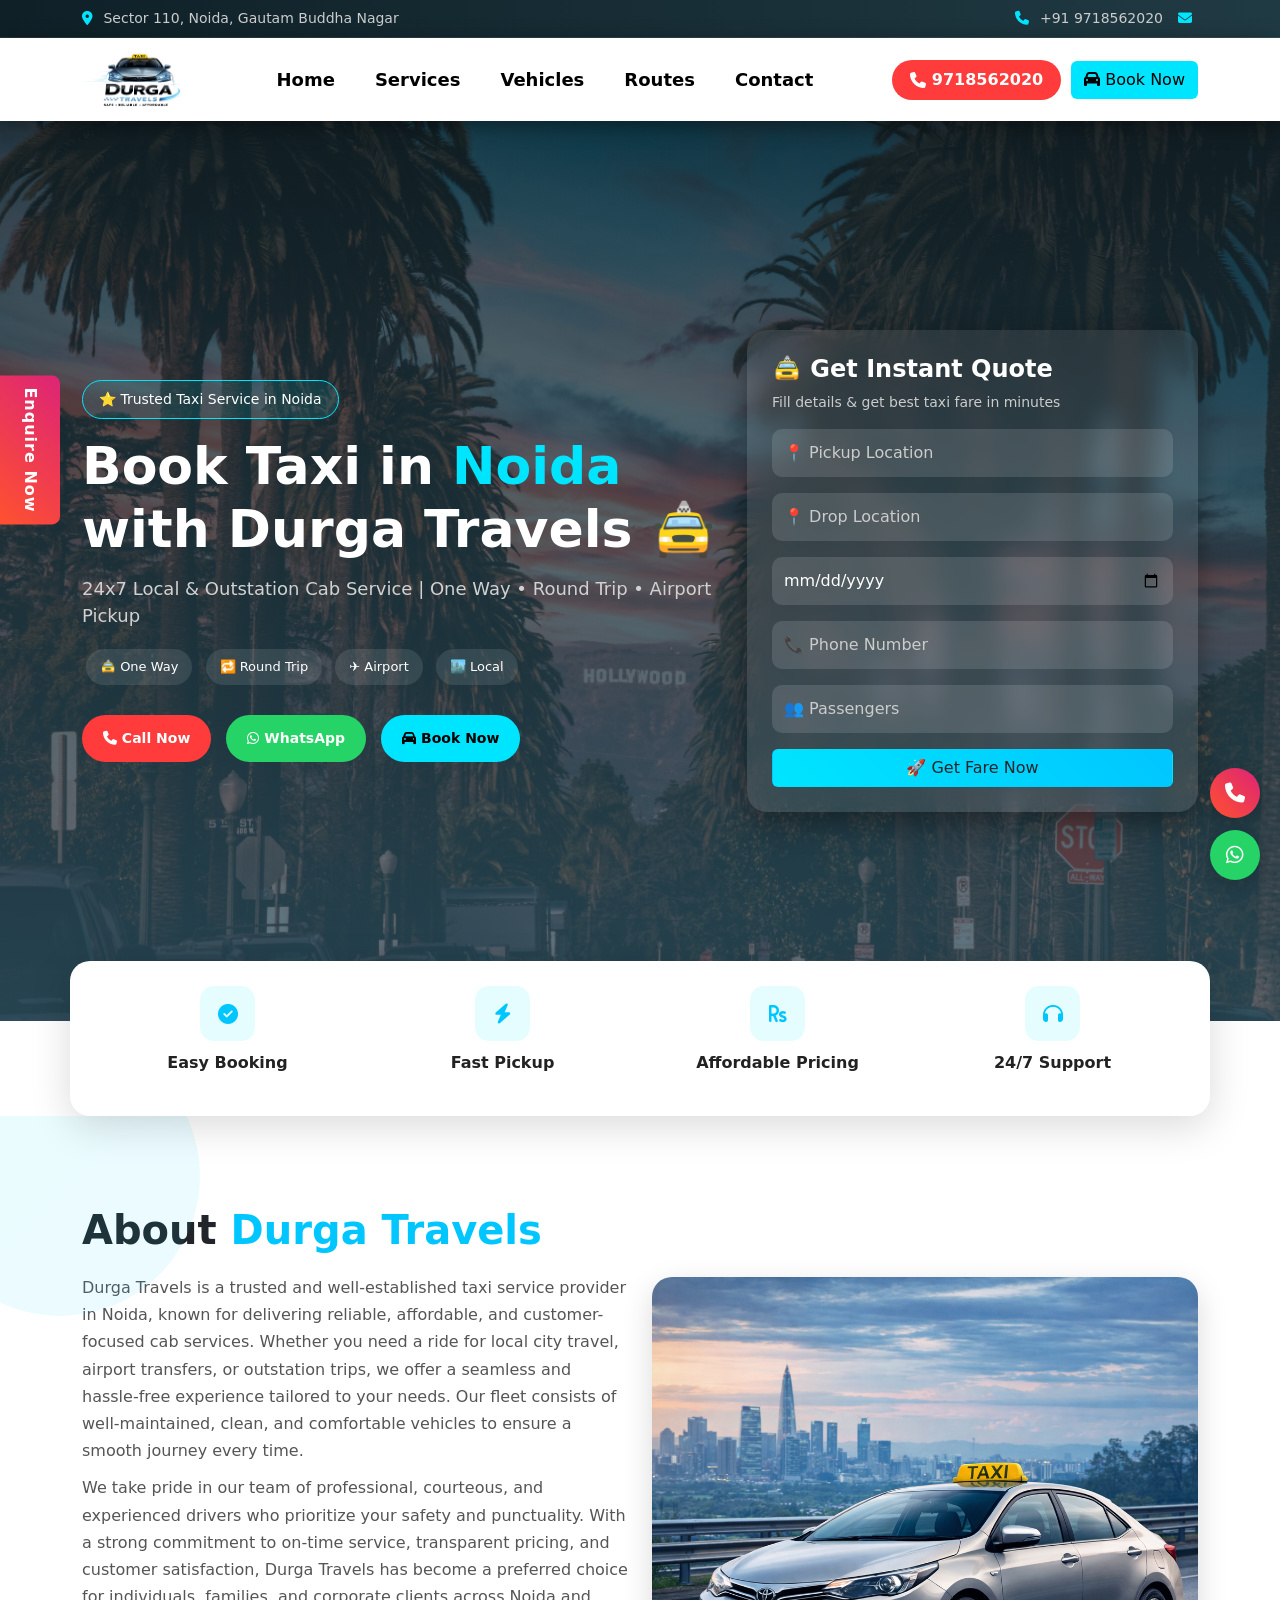
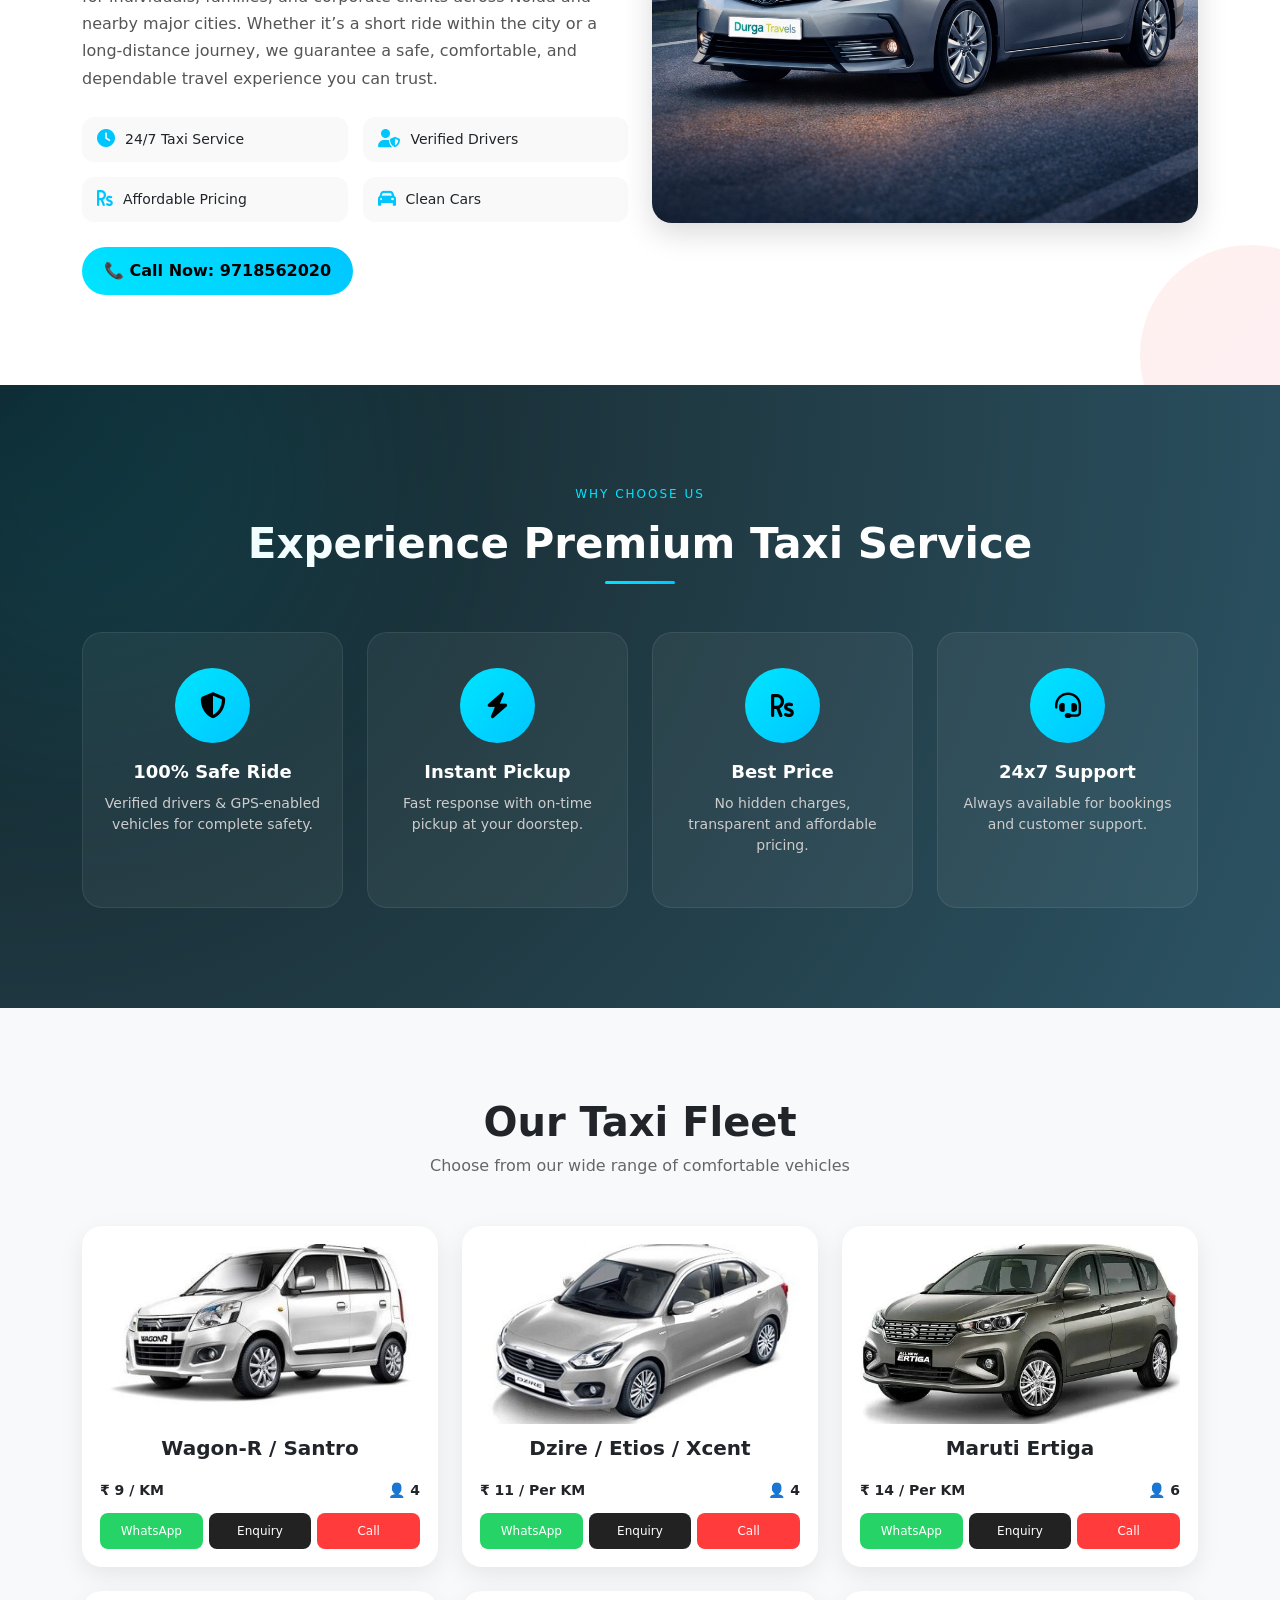
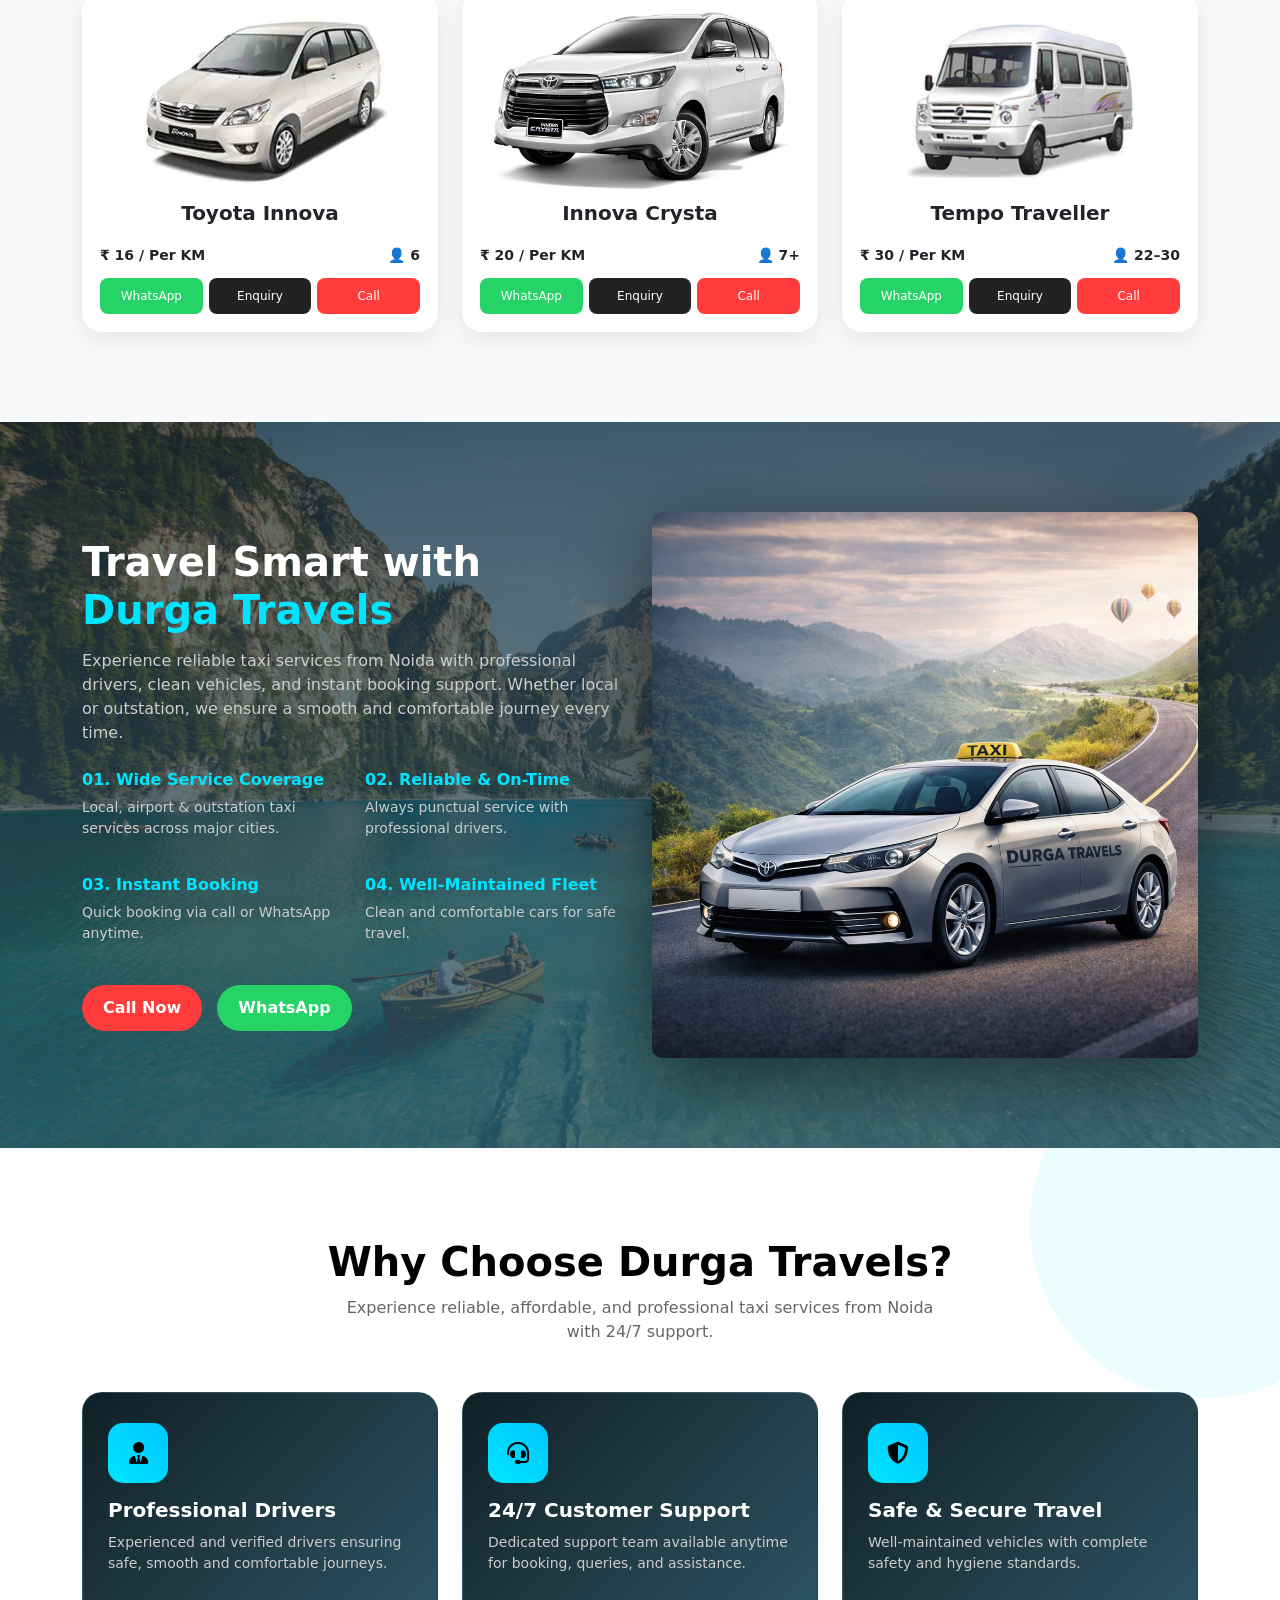
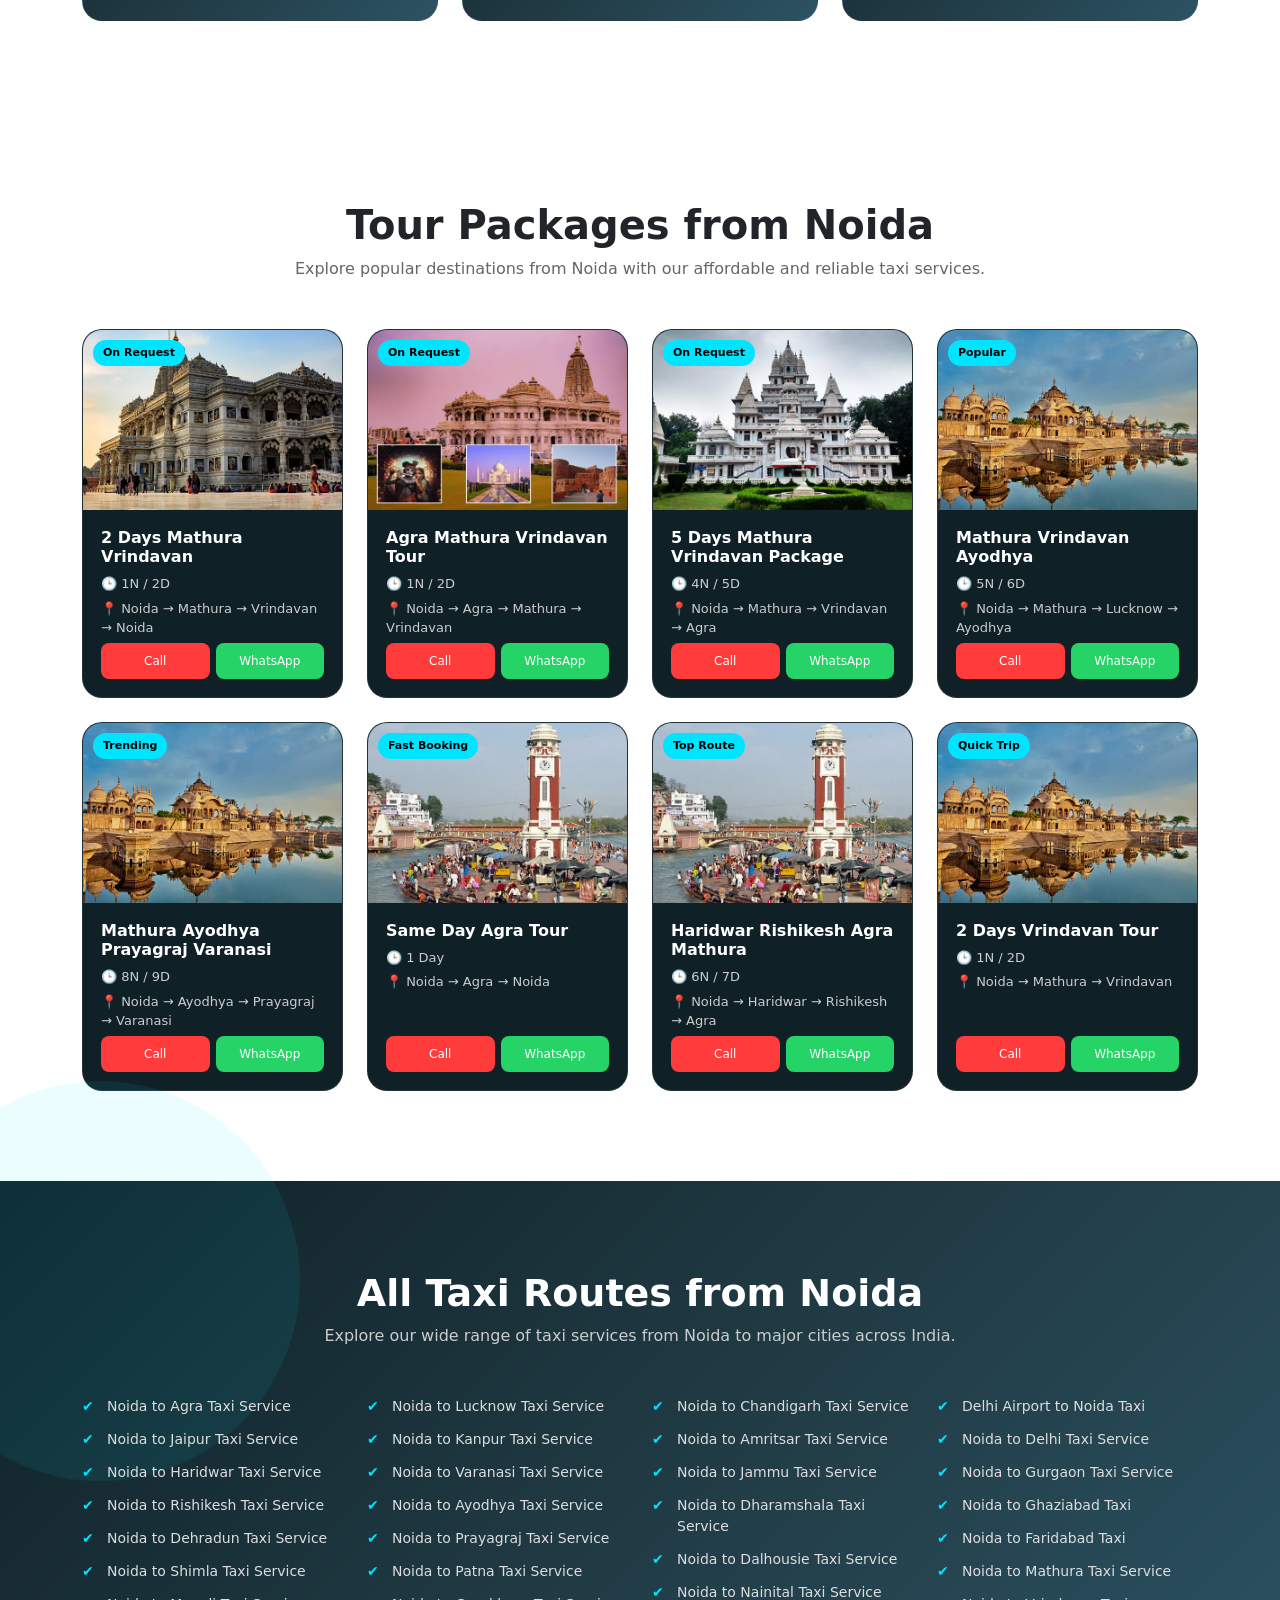
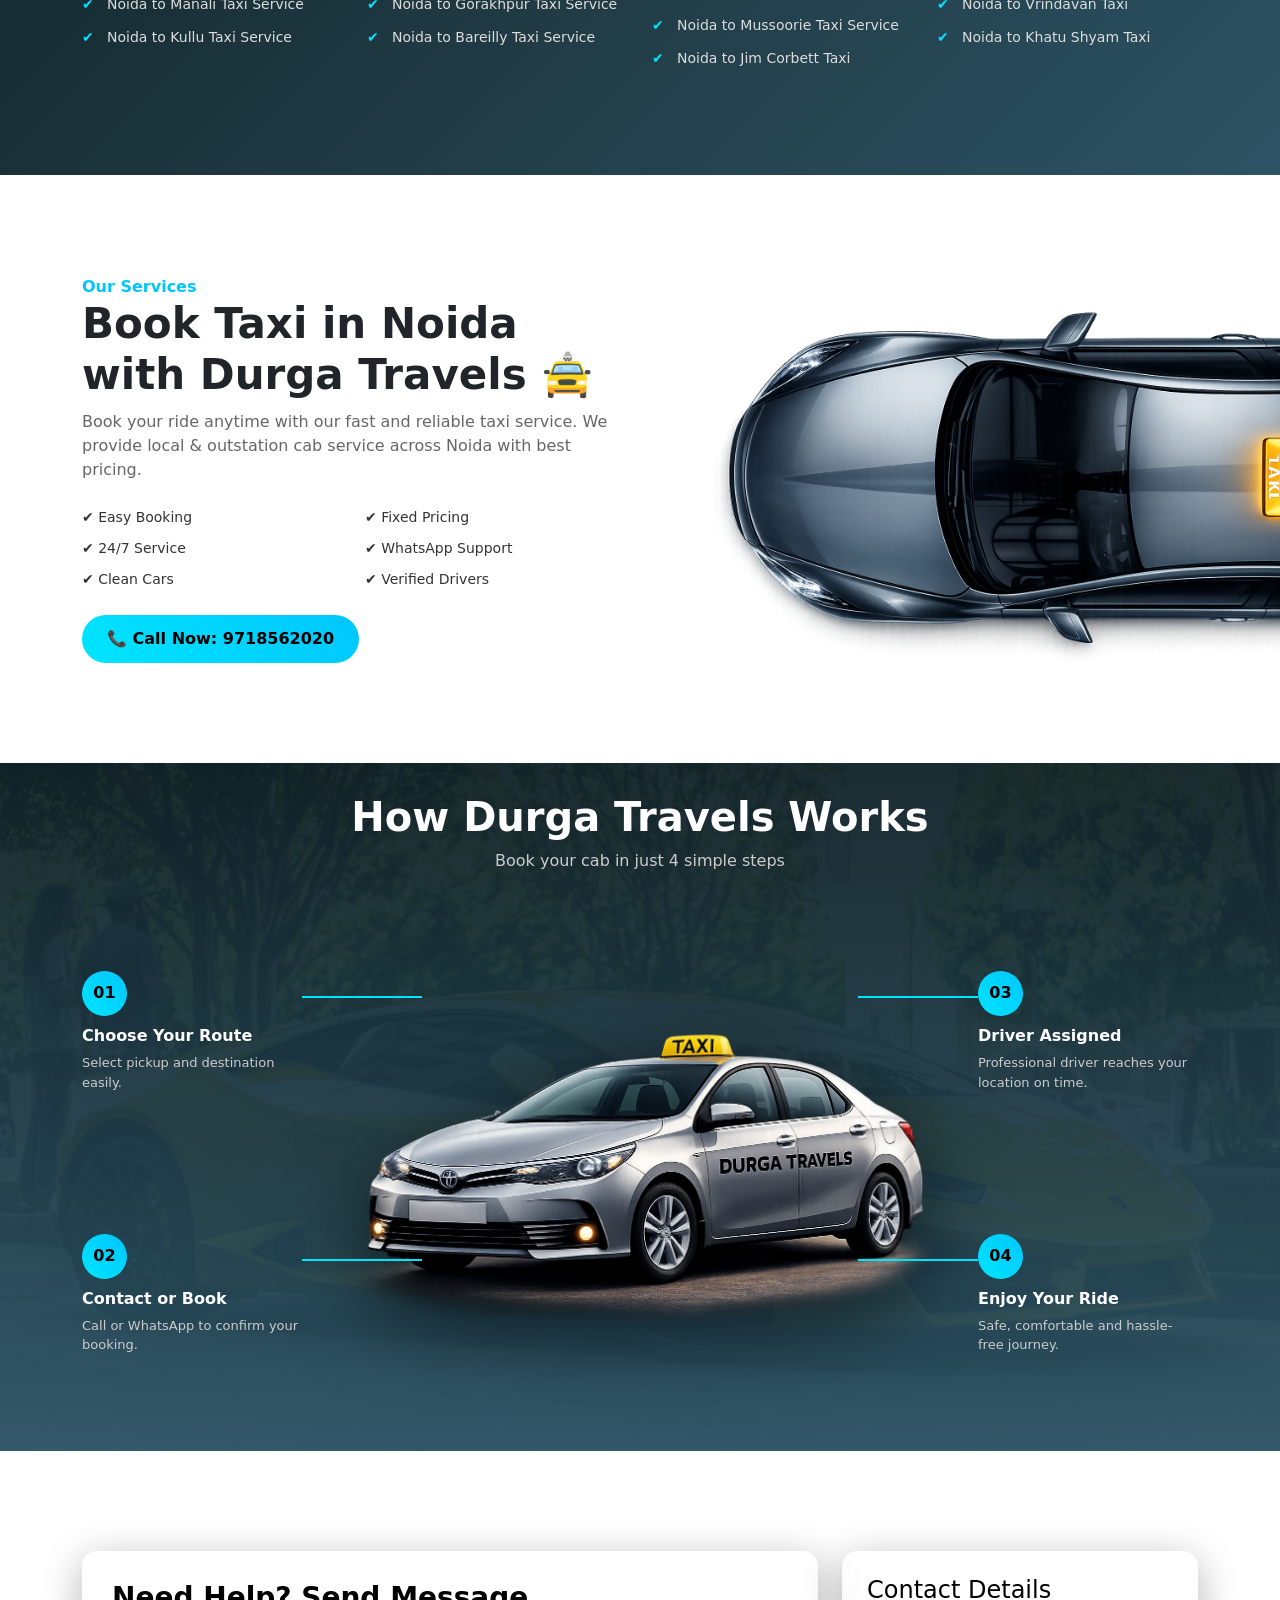
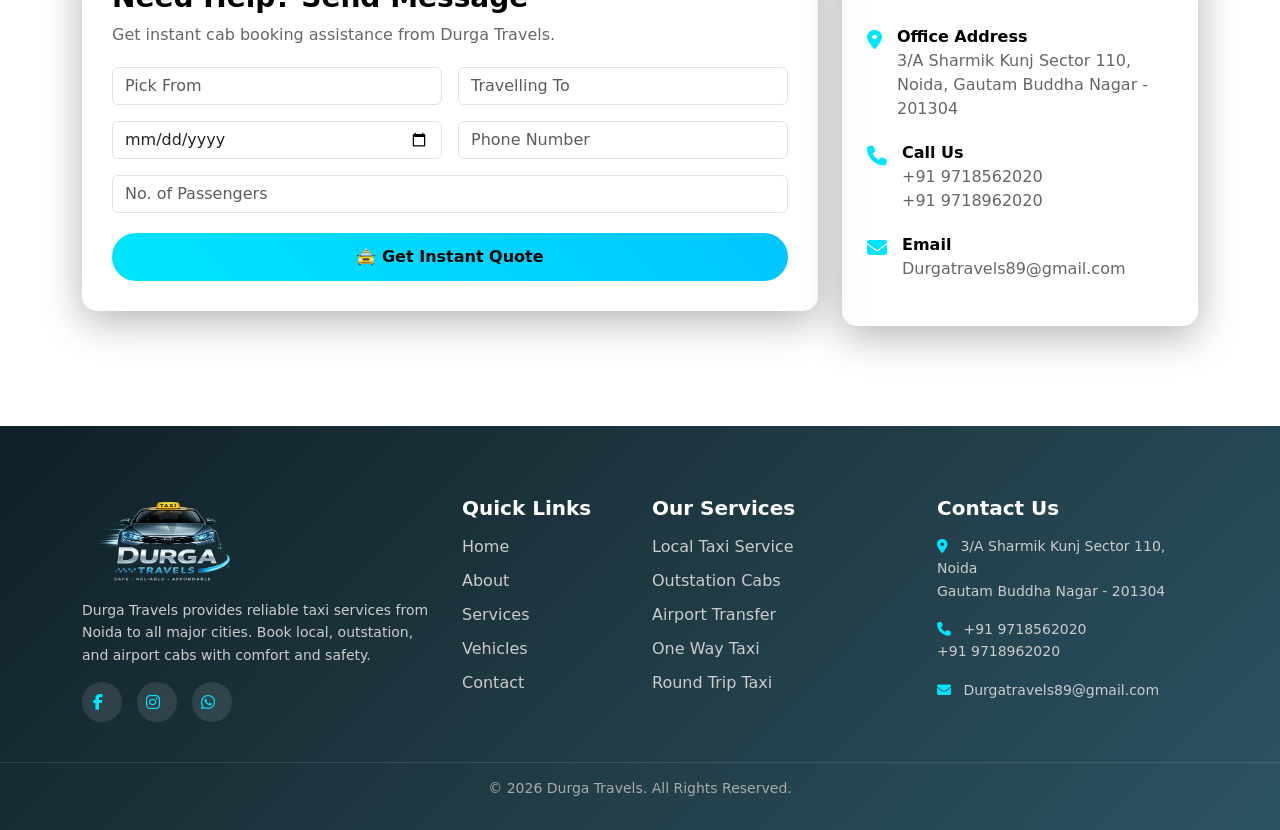
==== index.html @ 0c429149 "Add files via upload" ====
<!DOCTYPE html>
<html lang="en">

<head>
    <meta charset="UTF-8">
    <meta name="viewport" content="width=device-width, initial-scale=1.0">

    <title>Durga Travels</title>

    <link rel="stylesheet" href="./css/style.css">

    <!-- Bootstrap -->
    <link href="https://cdn.jsdelivr.net/npm/bootstrap@5.3.8/dist/css/bootstrap.min.css" rel="stylesheet"
        integrity="sha384-sRIl4kxILFvY47J16cr9ZwB07vP4J8+LH7qKQnuqkuIAvNWLzeN8tE5YBujZqJLB" crossorigin="anonymous">

    <!-- Icons -->
    <link rel="stylesheet" href="https://cdnjs.cloudflare.com/ajax/libs/font-awesome/6.5.0/css/all.min.css">


</head>

<body>

    <!-- ===== TOP BAR ===== -->
    <div class="topbar">
        <div class="container d-flex justify-content-between align-items-center">

            <div class="top-left">
                <i class="fa fa-map-marker-alt"></i>
                Sector 110, Noida, Gautam Buddha Nagar
            </div>

            <div class="top-right d-flex align-items-center">

                <a href="tel:9718562020">
                    <i class="fa fa-phone"></i> +91 9718562020
                </a>

                <a href="mailto:Durgatravels89@gmail.com">
                    <i class="fa fa-envelope"></i>
                </a>

            </div>

        </div>
    </div>


    <!-- ===== NAVBAR ===== -->
    <nav class="navbar navbar-expand-lg custom-navbar sticky-top">
        <div class="container">

            <!-- Logo -->
            <a class="navbar-brand" href="#">
                <img src="./image/logo.png" alt="">
            </a>

            <!-- Toggle Button -->
            <button class="navbar-toggler bg-light" type="button" data-bs-toggle="offcanvas"
                data-bs-target="#mobileMenu">
                <span class="navbar-toggler-icon"></span>
            </button>

            <!-- Desktop Menu -->
            <div class="collapse navbar-collapse justify-content-between">

                <!-- Links -->
                <ul class="navbar-nav mx-auto text-center">
                    <li class="nav-item"><a class="nav-link active" href="#home">Home</a></li>
                    <li class="nav-item"><a class="nav-link" href="#services">Services</a></li>

                    <li class="nav-item"><a class="nav-link" href="#vehicles">Vehicles</a></li>
                    <li class="nav-item"><a class="nav-link" href="#routes">Routes</a></li>
                    <li class="nav-item"><a class="nav-link" href="#contact">Contact</a></li>
                </ul>

                <!-- CTA -->
                <div class="nav-cta d-flex align-items-center">
                    <a href="tel:9718562020" class="call-btn">
                        <i class="fa fa-phone"></i>
                        <span class="blink">9718562020</span>
                    </a>

                    <a href="#" class="btn book-btn" data-bs-toggle="modal" data-bs-target="#bookingModal">
                        <i class="fa fa-car"></i> Book Now
                    </a>
                </div>
            </div>

        </div>
    </nav>

    <!-- ===== MOBILE SIDEBAR ===== -->
    <div class="offcanvas offcanvas-start" tabindex="-1" id="mobileMenu">

        <div class="offcanvas-header border-bottom">
            <h5 class="offcanvas-title fw-bold">Menu</h5>
            <button type="button" class="btn-close" data-bs-dismiss="offcanvas"></button>
        </div>

        <div class="offcanvas-body d-flex flex-column justify-content-between">

            <!-- MENU LINKS -->
            <ul class="navbar-nav sidebar-menu">
                <li><a class="nav-link active" href="#home">Home</a></li>
                <li><a class="nav-link" href="#services">Services</a></li>

                <li><a class="nav-link" href="#vehicles">Vehicles</a></li>
                <li><a class="nav-link" href="#routes">Routes</a></li>
                <li><a class="nav-link" href="#contact">Contact</a></li>
            </ul>

            <!-- CTA BUTTON -->
            <div class="sidebar-cta">
                <a href="tel:9718562020" class="call-btn w-100 justify-content-center">
                    Call Now
                </a>
            </div>

        </div>

    </div>

    <!-- ===== HERO SECTION ===== -->
    <section class="hero-section" id="home">
        <div class="container">
            <div class="row align-items-center">

                <!-- LEFT CONTENT -->
                <div class="col-lg-7 text-white hero-text">

                    <div class="badge-box mb-3">
                        ⭐ Trusted Taxi Service in Noida
                    </div>

                    <h1 class="hero-title">
                        Book Taxi in <span>Noida</span> <br>
                        with Durga Travels 🚖
                    </h1>

                    <p class="hero-sub">
                        24x7 Local & Outstation Cab Service | One Way • Round Trip • Airport Pickup
                    </p>

                    <!-- TAG BUTTONS -->
                    <div class="hero-tags mb-3">
                        <span>🚖 One Way</span>
                        <span>🔁 Round Trip</span>
                        <span>✈ Airport</span>
                        <span>🏙 Local</span>
                    </div>

                    <!-- CTA BUTTONS -->
                    <div class="hero-buttons">

                        <a href="tel:9718562020" class="btn call-btn blink">
                            <i class="fa fa-phone"></i> Call Now
                        </a>

                        <a href="https://wa.me/919718962020" target="_blank" class="btn whatsapp-btn">
                            <i class="fab fa-whatsapp"></i> WhatsApp
                        </a>

                        <a href="#form" class="btn book-btn" data-bs-toggle="modal" data-bs-target="#bookingModal">
                            <i class="fa fa-car"></i> Book Now
                        </a>

                    </div>

                </div>

                <!-- RIGHT FORM -->
                <div class="col-lg-5 mt-4 mt-lg-0">

                    <div class="hero-form" id="form">

                        <h4>🚖 Get Instant Quote</h4>
                        <p>Fill details & get best taxi fare in minutes</p>

                        <form action="./send-inquiry.php" method="POST">

                            <input type="text" name="pickup" placeholder="📍 Pickup Location" class="form-control mb-3"
                                required>
                            <input type="text" name="drop" placeholder="📍 Drop Location" class="form-control mb-3"
                                required>
                            <input type="date" name="date" class="form-control mb-3" required>
                            <input type="tel" name="phone" placeholder="📞 Phone Number" class="form-control mb-3"
                                required>
                            <input type="text" name="passengers" placeholder="👥 Passengers" class="form-control mb-3">

                            <button class="btn enquire-btn w-100">
                                🚀 Get Fare Now
                            </button>

                        </form>

                    </div>

                </div>

            </div>
        </div>
    </section>

    <!-- ===== TRUST STRIP ===== -->
    <section class="trust-strip">
        <div class="container">
            <div class="row trust-wrapper text-center">

                <div class="col-lg-3 col-md-6 col-6 mb-3">
                    <div class="trust-item">
                        <div class="trust-icon">
                            <i class="fa fa-check-circle"></i>
                        </div>
                        <span>Easy Booking</span>
                    </div>
                </div>

                <div class="col-lg-3 col-md-6 col-6 mb-3">
                    <div class="trust-item">
                        <div class="trust-icon">
                            <i class="fa fa-bolt"></i>
                        </div>
                        <span>Fast Pickup</span>
                    </div>
                </div>

                <div class="col-lg-3 col-md-6 col-6 mb-3">
                    <div class="trust-item">
                        <div class="trust-icon">
                            <i class="fa fa-rupee-sign"></i>
                        </div>
                        <span>Affordable Pricing</span>
                    </div>
                </div>

                <div class="col-lg-3 col-md-6 col-6 mb-3">
                    <div class="trust-item">
                        <div class="trust-icon">
                            <i class="fa fa-headphones"></i>
                        </div>
                        <span>24/7 Support</span>
                    </div>
                </div>

            </div>
        </div>
    </section>

    <!-- ===== ABOUT SECTION ===== -->
    <section class="about-section">
        <div class="container">
            <div class="row align-items-center">

                <!-- LEFT CONTENT -->
                <div class="col-lg-6 mb-4 mb-lg-0">

                    <h2 class="about-title">
                        About <span>Durga Travels</span>
                    </h2>

                    <p class="about-text">
                        Durga Travels is a trusted and well-established taxi service provider in Noida, known for
                        delivering reliable, affordable, and customer-focused cab services. Whether you need a ride for
                        local city travel, airport transfers, or outstation trips, we offer a seamless and hassle-free
                        experience tailored to your needs. Our fleet consists of well-maintained, clean, and comfortable
                        vehicles to ensure a smooth journey every time.
                    </p>

                    <p class="about-text">
                        We take pride in our team of professional, courteous, and experienced drivers who prioritize
                        your safety and punctuality. With a strong commitment to on-time service, transparent pricing,
                        and customer satisfaction, Durga Travels has become a preferred choice for individuals,
                        families, and corporate clients across Noida and nearby major cities. Whether it’s a short ride
                        within the city or a long-distance journey, we guarantee a safe, comfortable, and dependable
                        travel experience you can trust.
                    </p>

                    <!-- FEATURES -->
                    <div class="about-features">

                        <div class="feature-box">
                            <i class="fa fa-clock"></i>
                            <span>24/7 Taxi Service</span>
                        </div>

                        <div class="feature-box">
                            <i class="fa fa-user-shield"></i>
                            <span>Verified Drivers</span>
                        </div>

                        <div class="feature-box">
                            <i class="fa fa-rupee-sign"></i>
                            <span>Affordable Pricing</span>
                        </div>

                        <div class="feature-box">
                            <i class="fa fa-car"></i>
                            <span>Clean Cars</span>
                        </div>

                    </div>

                    <!-- CTA -->
                    <a href="tel:9718562020" class="about-btn blink">
                        📞 Call Now: 9718562020
                    </a>

                </div>

                <!-- RIGHT IMAGE -->
                <div class="col-lg-6 text-center">

                    <div class="about-img-box">
                        <img src="./image/about-img.png" alt="Durga Travels Taxi Service" class="img-fluid">
                    </div>

                </div>

            </div>
        </div>
    </section>

    <!-- ===== FEATURES PREMIUM UI ===== -->
    <section class="features-modern">
        <div class="container">

            <!-- HEADING -->
            <div class="text-center mb-5">
                <p class="feature-tag">WHY CHOOSE US</p>
                <h2 class="feature-title">Experience Premium Taxi Service</h2>
                <div class="title-line"></div>
            </div>

            <!-- FEATURES GRID -->
            <div class="row g-4">

                <div class="col-lg-3 col-md-6">
                    <div class="feature-item">
                        <div class="icon-circle">
                            <i class="fa fa-shield-alt"></i>
                        </div>
                        <h5>100% Safe Ride</h5>
                        <p>Verified drivers & GPS-enabled vehicles for complete safety.</p>
                    </div>
                </div>

                <div class="col-lg-3 col-md-6">
                    <div class="feature-item">
                        <div class="icon-circle">
                            <i class="fa fa-bolt"></i>
                        </div>
                        <h5>Instant Pickup</h5>
                        <p>Fast response with on-time pickup at your doorstep.</p>
                    </div>
                </div>

                <div class="col-lg-3 col-md-6">
                    <div class="feature-item">
                        <div class="icon-circle">
                            <i class="fa fa-rupee-sign"></i>
                        </div>
                        <h5>Best Price</h5>
                        <p>No hidden charges, transparent and affordable pricing.</p>
                    </div>
                </div>

                <div class="col-lg-3 col-md-6">
                    <div class="feature-item">
                        <div class="icon-circle">
                            <i class="fa fa-headset"></i>
                        </div>
                        <h5>24x7 Support</h5>
                        <p>Always available for bookings and customer support.</p>
                    </div>
                </div>

            </div>

        </div>
    </section>

    <!-- ===== VEHICLE SECTION ===== -->
    <section class="vehicle-section" id="vehicles">
        <div class="container">

            <!-- HEADING -->
            <div class="text-center mb-5">
                <h2 class="vehicle-title">Our Taxi Fleet</h2>
                <p class="vehicle-sub">Choose from our wide range of comfortable vehicles</p>
            </div>

            <div class="row g-4">

                <!-- CARD 1 -->
                <div class="col-lg-4 col-md-6">
                    <div class="vehicle-card h-100">
                        <div class="vehicle-img">
                            <img src="./image/service/maruti-wagon-r.jpg" alt="Wagon R">
                        </div>

                        <h5>Wagon-R / Santro</h5>

                        <div class="vehicle-info">
                            <span>₹ 9 / KM</span>
                            <span>👤 4</span>
                        </div>

                        <div class="vehicle-btns mt-auto">
                            <a href="https://wa.me/919718962020" class="btn wa-btn">WhatsApp</a>
                            <a href="#" class="btn enquiry-btn" data-bs-toggle="modal"
                                data-bs-target="#bookingModal">Enquiry</a>
                            <a href="tel:9718562020" class="btn call-btn">Call</a>
                        </div>
                    </div>
                </div>

                <!-- CARD 2 -->
                <div class="col-lg-4 col-md-6">
                    <div class="vehicle-card h-100">
                        <div class="vehicle-img">
                            <img src="./image/service/dzire.jpg" alt="">
                        </div>

                        <h5>Dzire / Etios / Xcent</h5>

                        <div class="vehicle-info">
                            <span>₹ 11 / Per KM</span>
                            <span>👤 4</span>
                        </div>

                        <div class="vehicle-btns mt-auto">
                            <a href="https://wa.me/919718962020" class="btn wa-btn">WhatsApp</a>
                            <a href="#" class="btn enquiry-btn" data-bs-toggle="modal"
                                data-bs-target="#bookingModal">Enquiry</a>
                            <a href="tel:9718562020" class="btn call-btn">Call</a>
                        </div>
                    </div>
                </div>

                <!-- CARD 3 -->
                <div class="col-lg-4 col-md-6">
                    <div class="vehicle-card h-100">
                        <div class="vehicle-img">
                            <img src="./image/service/new-ertiga.jpg" alt="">
                        </div>

                        <h5>Maruti Ertiga</h5>

                        <div class="vehicle-info">
                            <span>₹ 14 / Per KM</span>
                            <span>👤 6</span>
                        </div>

                        <div class="vehicle-btns mt-auto">
                            <a href="https://wa.me/919718962020" class="btn wa-btn">WhatsApp</a>
                            <a href="#" class="btn enquiry-btn" data-bs-toggle="modal"
                                data-bs-target="#bookingModal">Enquiry</a>
                            <a href="tel:9718562020" class="btn call-btn">Call</a>
                        </div>
                    </div>
                </div>

                <!-- CARD 4 -->
                <div class="col-lg-4 col-md-6">
                    <div class="vehicle-card h-100">
                        <div class="vehicle-img">
                            <img src="./image/service/Toyota-Innova.jpg" alt="">
                        </div>

                        <h5>Toyota Innova</h5>

                        <div class="vehicle-info">
                            <span>₹ 16 / Per KM</span>
                            <span>👤 6</span>
                        </div>

                        <div class="vehicle-btns mt-auto">
                            <a href="https://wa.me/919718962020" class="btn wa-btn">WhatsApp</a>
                            <a href="#" class="btn enquiry-btn" data-bs-toggle="modal"
                                data-bs-target="#bookingModal">Enquiry</a>
                            <a href="tel:9718562020" class="btn call-btn">Call</a>
                        </div>
                    </div>
                </div>

                <!-- CARD 5 -->
                <div class="col-lg-4 col-md-6">
                    <div class="vehicle-card h-100">
                        <div class="vehicle-img">
                            <img src="./image/service/toyotainnova.jpg" alt="">
                        </div>

                        <h5>Innova Crysta</h5>

                        <div class="vehicle-info">
                            <span>₹ 20 / Per KM</span>
                            <span>👤 7+</span>
                        </div>

                        <div class="vehicle-btns mt-auto">
                            <a href="https://wa.me/919718962020" class="btn wa-btn">WhatsApp</a>
                            <a href="#" class="btn enquiry-btn" data-bs-toggle="modal"
                                data-bs-target="#bookingModal">Enquiry</a>
                            <a href="tel:9718562020" class="btn call-btn">Call</a>
                        </div>
                    </div>
                </div>

                <!-- CARD 6 -->
                <div class="col-lg-4 col-md-6">
                    <div class="vehicle-card h-100">
                        <div class="vehicle-img">
                            <img src="./image/service/tempo.png" alt="">
                        </div>

                        <h5>Tempo Traveller</h5>

                        <div class="vehicle-info">
                            <span>₹ 30 / Per KM</span>
                            <span>👤 22–30</span>
                        </div>

                        <div class="vehicle-btns mt-auto">
                            <a href="https://wa.me/919718962020" class="btn wa-btn">WhatsApp</a>
                            <a href="#" class="btn enquiry-btn" data-bs-toggle="modal"
                                data-bs-target="#bookingModal">Enquiry</a>
                            <a href="tel:9718562020" class="btn call-btn">Call</a>
                        </div>
                    </div>
                </div>

            </div>

        </div>
    </section>

    <!-- ===== PROMO / VALUE SECTION ===== -->
    <section class="promo-section">
        <div class="container">
            <div class="row align-items-center">

                <!-- LEFT CONTENT -->
                <div class="col-lg-6">

                    <h2 class="promo-title">
                        Travel Smart with <span>Durga Travels</span>
                    </h2>

                    <p class="promo-text">
                        Experience reliable taxi services from Noida with professional drivers,
                        clean vehicles, and instant booking support. Whether local or outstation,
                        we ensure a smooth and comfortable journey every time.
                    </p>

                    <!-- FEATURES GRID -->
                    <div class="promo-features">

                        <div class="promo-item">
                            <h6>01. Wide Service Coverage</h6>
                            <p>Local, airport & outstation taxi services across major cities.</p>
                        </div>

                        <div class="promo-item">
                            <h6>02. Reliable & On-Time</h6>
                            <p>Always punctual service with professional drivers.</p>
                        </div>

                        <div class="promo-item">
                            <h6>03. Instant Booking</h6>
                            <p>Quick booking via call or WhatsApp anytime.</p>
                        </div>

                        <div class="promo-item">
                            <h6>04. Well-Maintained Fleet</h6>
                            <p>Clean and comfortable cars for safe travel.</p>
                        </div>

                    </div>

                    <!-- CTA -->
                    <div class="promo-btns">
                        <a href="tel:9718562020" class="btn call-btn">Call Now</a>
                        <a href="https://wa.me/919718962020" target="_blank" class="btn wa-btn">WhatsApp</a>
                    </div>

                </div>

                <!-- RIGHT IMAGE -->
                <div class="col-lg-6 text-center">

                    <div class="promo-img">
                        <img src="./image/proof.png" alt="Taxi Service" class="img-fluid">
                    </div>

                </div>

            </div>
        </div>
    </section>

    <!-- ===== WHY CHOOSE US ===== -->
    <section class="why-section" id="services">
        <div class="container">

            <!-- HEADING -->
            <div class="text-center mb-5">
                <h2 class="why-title">Why Choose Durga Travels?</h2>
                <p class="why-sub">
                    Experience reliable, affordable, and professional taxi services from Noida with 24/7 support.
                </p>
            </div>

            <!-- CARDS -->
            <div class="row g-4">

                <!-- CARD 1 -->
                <div class="col-lg-4 col-md-6">
                    <div class="why-card">
                        <div class="why-icon">
                            <i class="fa fa-user-tie"></i>
                        </div>
                        <h5>Professional Drivers</h5>
                        <p>
                            Experienced and verified drivers ensuring safe, smooth and comfortable journeys.
                        </p>
                    </div>
                </div>

                <!-- CARD 2 -->
                <div class="col-lg-4 col-md-6">
                    <div class="why-card">
                        <div class="why-icon">
                            <i class="fa fa-headset"></i>
                        </div>
                        <h5>24/7 Customer Support</h5>
                        <p>
                            Dedicated support team available anytime for booking, queries, and assistance.
                        </p>
                    </div>
                </div>

                <!-- CARD 3 -->
                <div class="col-lg-4 col-md-6">
                    <div class="why-card">
                        <div class="why-icon">
                            <i class="fa fa-shield-alt"></i>
                        </div>
                        <h5>Safe & Secure Travel</h5>
                        <p>
                            Well-maintained vehicles with complete safety and hygiene standards.
                        </p>
                    </div>
                </div>

            </div>

        </div>
    </section>
    <!-- tour-section -->
    <section class="tour-section">
        <div class="container">

            <!-- HEADING -->
            <div class="text-center mb-5">
                <h2 class="tour-title">Tour Packages from Noida</h2>
                <p class="tour-sub">
                    Explore popular destinations from Noida with our affordable and reliable taxi services.
                </p>
            </div>

            <div class="row g-4">

                <!-- 1 -->
                <div class="col-lg-3 col-md-6">
                    <div class="tour-card">
                        <div class="tour-img">
                            <img src="./image/tours/shimla-manali.webp">
                            <span class="tour-badge">On Request</span>
                        </div>

                        <div class="tour-content">
                            <h5>2 Days Mathura Vrindavan</h5>

                            <p>🕒 1N / 2D</p>
                            <p>📍 Noida → Mathura → Vrindavan → Noida</p>

                            <div class="tour-btns mt-auto">
                                <a href="tel:9718562020" class="btn call-btn">Call</a>
                                <a href="https://wa.me/919718962020" class="btn wa-btn">WhatsApp</a>
                            </div>
                        </div>
                    </div>
                </div>

                <!-- 2 -->
                <div class="col-lg-3 col-md-6">
                    <div class="tour-card">
                        <div class="tour-img">
                            <img src="./image/tours/char-dham.webp">
                            <span class="tour-badge">On Request</span>
                        </div>

                        <div class="tour-content">
                            <h5>Agra Mathura Vrindavan Tour</h5>

                            <p>🕒 1N / 2D</p>
                            <p>📍 Noida → Agra → Mathura → Vrindavan</p>

                            <div class="tour-btns mt-auto">
                                <a href="tel:9718562020" class="btn call-btn">Call</a>
                                <a href="https://wa.me/919718962020" class="btn wa-btn">WhatsApp</a>
                            </div>
                        </div>
                    </div>
                </div>

                <!-- 3 -->
                <div class="col-lg-3 col-md-6">
                    <div class="tour-card">
                        <div class="tour-img">
                            <img src="./image/tours/golden-triangle.webp">
                            <span class="tour-badge">On Request</span>
                        </div>

                        <div class="tour-content">
                            <h5>5 Days Mathura Vrindavan Package</h5>

                            <p>🕒 4N / 5D</p>
                            <p>📍 Noida → Mathura → Vrindavan → Agra</p>

                            <div class="tour-btns mt-auto">
                                <a href="tel:9718562020" class="btn call-btn">Call</a>
                                <a href="https://wa.me/919718962020" class="btn wa-btn">WhatsApp</a>
                            </div>
                        </div>
                    </div>
                </div>

                <!-- 4 -->
                <div class="col-lg-3 col-md-6">
                    <div class="tour-card">
                        <div class="tour-img">
                            <img src="./image/tours/nainital.jpg">
                            <span class="tour-badge">Popular</span>
                        </div>

                        <div class="tour-content">
                            <h5>Mathura Vrindavan Ayodhya</h5>

                            <p>🕒 5N / 6D</p>
                            <p>📍 Noida → Mathura → Lucknow → Ayodhya</p>

                            <div class="tour-btns mt-auto">
                                <a href="tel:9718562020" class="btn call-btn">Call</a>
                                <a href="https://wa.me/919718962020" class="btn wa-btn">WhatsApp</a>
                            </div>
                        </div>
                    </div>
                </div>

                <!-- 5 -->
                <div class="col-lg-3 col-md-6">
                    <div class="tour-card">
                        <div class="tour-img">
                            <img src="./image/tours/nainital.jpg">
                            <span class="tour-badge">Trending</span>
                        </div>

                        <div class="tour-content">
                            <h5>Mathura Ayodhya Prayagraj Varanasi</h5>

                            <p>🕒 8N / 9D</p>
                            <p>📍 Noida → Ayodhya → Prayagraj → Varanasi</p>

                            <div class="tour-btns mt-auto">
                                <a href="tel:9718562020" class="btn call-btn">Call</a>
                                <a href="https://wa.me/919718962020" class="btn wa-btn">WhatsApp</a>
                            </div>
                        </div>
                    </div>
                </div>

                <!-- 6 -->
                <div class="col-lg-3 col-md-6">
                    <div class="tour-card">
                        <div class="tour-img">
                            <img src="./image/tours/same-day-aagra.webp">
                            <span class="tour-badge">Fast Booking</span>
                        </div>

                        <div class="tour-content">
                            <h5>Same Day Agra Tour</h5>

                            <p>🕒 1 Day</p>
                            <p>📍 Noida → Agra → Noida</p>

                            <div class="tour-btns mt-auto">
                                <a href="tel:9718562020" class="btn call-btn">Call</a>
                                <a href="https://wa.me/919718962020" class="btn wa-btn">WhatsApp</a>
                            </div>
                        </div>
                    </div>
                </div>

                <!-- 7 -->
                <div class="col-lg-3 col-md-6">
                    <div class="tour-card">
                        <div class="tour-img">
                            <img src="./image/tours/same-day-aagra.webp">
                            <span class="tour-badge">Top Route</span>
                        </div>

                        <div class="tour-content">
                            <h5>Haridwar Rishikesh Agra Mathura</h5>

                            <p>🕒 6N / 7D</p>
                            <p>📍 Noida → Haridwar → Rishikesh → Agra</p>

                            <div class="tour-btns mt-auto">
                                <a href="tel:9718562020" class="btn call-btn">Call</a>
                                <a href="https://wa.me/919718962020" class="btn wa-btn">WhatsApp</a>
                            </div>
                        </div>
                    </div>
                </div>

                <!-- 8 -->
                <div class="col-lg-3 col-md-6">
                    <div class="tour-card">
                        <div class="tour-img">
                            <img src="./image/tours/nainital.jpg">
                            <span class="tour-badge">Quick Trip</span>
                        </div>

                        <div class="tour-content">
                            <h5>2 Days Vrindavan Tour</h5>

                            <p>🕒 1N / 2D</p>
                            <p>📍 Noida → Mathura → Vrindavan</p>

                            <div class="tour-btns mt-auto">
                                <a href="tel:9718562020" class="btn call-btn">Call</a>
                                <a href="https://wa.me/919718962020" class="btn wa-btn">WhatsApp</a>
                            </div>
                        </div>
                    </div>
                </div>

            </div>
        </div>
    </section>

    <!-- ===== LOCATIONS SECTION ===== -->
    <section class="locations-section" id="routes">
        <div class="container">

            <!-- HEADING -->
            <div class="text-center mb-5">
                <h2 class="loc-title">All Taxi Routes from Noida</h2>
                <p class="loc-sub">
                    Explore our wide range of taxi services from Noida to major cities across India.
                </p>
            </div>

            <!-- GRID -->
            <div class="row">

                <!-- COLUMN -->
                <div class="col-lg-3 col-md-6">
                    <ul class="loc-list">
                        <li>Noida to Agra Taxi Service</li>
                        <li>Noida to Jaipur Taxi Service</li>
                        <li>Noida to Haridwar Taxi Service</li>
                        <li>Noida to Rishikesh Taxi Service</li>
                        <li>Noida to Dehradun Taxi Service</li>
                        <li>Noida to Shimla Taxi Service</li>
                        <li>Noida to Manali Taxi Service</li>
                        <li>Noida to Kullu Taxi Service</li>
                    </ul>
                </div>

                <div class="col-lg-3 col-md-6">
                    <ul class="loc-list">
                        <li>Noida to Lucknow Taxi Service</li>
                        <li>Noida to Kanpur Taxi Service</li>
                        <li>Noida to Varanasi Taxi Service</li>
                        <li>Noida to Ayodhya Taxi Service</li>
                        <li>Noida to Prayagraj Taxi Service</li>
                        <li>Noida to Patna Taxi Service</li>
                        <li>Noida to Gorakhpur Taxi Service</li>
                        <li>Noida to Bareilly Taxi Service</li>
                    </ul>
                </div>

                <div class="col-lg-3 col-md-6">
                    <ul class="loc-list">
                        <li>Noida to Chandigarh Taxi Service</li>
                        <li>Noida to Amritsar Taxi Service</li>
                        <li>Noida to Jammu Taxi Service</li>
                        <li>Noida to Dharamshala Taxi Service</li>
                        <li>Noida to Dalhousie Taxi Service</li>
                        <li>Noida to Nainital Taxi Service</li>
                        <li>Noida to Mussoorie Taxi Service</li>
                        <li>Noida to Jim Corbett Taxi</li>
                    </ul>
                </div>

                <div class="col-lg-3 col-md-6">
                    <ul class="loc-list">
                        <li>Delhi Airport to Noida Taxi</li>
                        <li>Noida to Delhi Taxi Service</li>
                        <li>Noida to Gurgaon Taxi Service</li>
                        <li>Noida to Ghaziabad Taxi</li>
                        <li>Noida to Faridabad Taxi</li>
                        <li>Noida to Mathura Taxi Service</li>
                        <li>Noida to Vrindavan Taxi</li>
                        <li>Noida to Khatu Shyam Taxi</li>
                    </ul>
                </div>

            </div>

        </div>
    </section>

    <!-- ===== CTA SECTION ===== -->
    <section class="cta-section">
        <div class="container position-relative">
            <div class="row align-items-center">

                <!-- LEFT CONTENT -->
                <div class="col-lg-6">

                    <span class="cta-tag">Our Services</span>

                    <h2 class="cta-title">
                        Book Taxi in Noida <br>
                        with Durga Travels 🚖
                    </h2>

                    <p class="cta-text">
                        Book your ride anytime with our fast and reliable taxi service.
                        We provide local & outstation cab service across Noida with best pricing.
                    </p>

                    <div class="cta-features">
                        <div class="feature">✔ Easy Booking</div>
                        <div class="feature">✔ Fixed Pricing</div>
                        <div class="feature">✔ 24/7 Service</div>
                        <div class="feature">✔ WhatsApp Support</div>
                        <div class="feature">✔ Clean Cars</div>
                        <div class="feature">✔ Verified Drivers</div>
                    </div>

                    <a href="tel:9718562020" class="cta-btn blink">
                        📞 Call Now: 9718562020
                    </a>

                </div>

            </div>

            <!-- RIGHT IMAGE -->
            <div class="cta-img">
                <img src="./image/Services.png" alt="Taxi Service">
            </div>

        </div>
    </section>

    <!-- ===== HOW IT WORKS ===== -->
    <section class="works-section">
        <div class="container">

            <!-- HEADING -->
            <div class="text-center mb-5">
                <h2 class="works-title">How Durga Travels Works</h2>
                <p class="works-sub">Book your cab in just 4 simple steps</p>
            </div>

            <div class="works-wrapper">

                <!-- CENTER IMAGE -->
                <div class="works-center">
                    <img src="./image/how.png" alt="Taxi">
                </div>

                <!-- STEP 1 -->
                <div class="work-item work-1">
                    <div class="circle">01</div>
                    <h6>Choose Your Route</h6>
                    <p>Select pickup and destination easily.</p>
                </div>

                <!-- STEP 2 -->
                <div class="work-item work-2">
                    <div class="circle">02</div>
                    <h6>Contact or Book</h6>
                    <p>Call or WhatsApp to confirm your booking.</p>
                </div>

                <!-- STEP 3 -->
                <div class="work-item work-3">
                    <div class="circle">03</div>
                    <h6>Driver Assigned</h6>
                    <p>Professional driver reaches your location on time.</p>
                </div>

                <!-- STEP 4 -->
                <div class="work-item work-4">
                    <div class="circle">04</div>
                    <h6>Enjoy Your Ride</h6>
                    <p>Safe, comfortable and hassle-free journey.</p>
                </div>

            </div>

        </div>
    </section>


    <!-- ===== CONTACT SECTION ===== -->
    <section class="contact-section" id="contact">
        <div class="container">
            <div class="row g-4">

                <!-- LEFT FORM -->
                <div class="col-lg-8">
                    <div class="contact-form-box">

                        <h3>Need Help? Send Message</h3>
                        <p>Get instant cab booking assistance from Durga Travels.</p>

                        <form action="./send-inquiry.php" method="POST">

                            <div class="row g-3">

                                <div class="col-md-6">
                                   <input type="text" name="pickup" placeholder="Pick From" class="form-control" required>
                                </div>

                                <div class="col-md-6">
                                    <input type="text" name="drop" placeholder="Travelling To" class="form-control" required>
                                </div>

                                <div class="col-md-6">
                                   <input type="date" name="date" class="form-control">
                                </div>

                                <div class="col-md-6">
                                    <input type="tel" name="phone" placeholder="Phone Number" class="form-control" required>
                                </div>

                                <div class="col-12">
                                   <input type="number" name="passengers" placeholder="No. of Passengers" class="form-control">
                                </div>

                            </div>

                            <button class="contact-btn">
                                🚖 Get Instant Quote
                            </button>

                        </form>

                    </div>
                </div>

                <!-- RIGHT CONTACT DETAILS -->
                <div class="col-lg-4">
                    <div class="contact-info-box">

                        <h4>Contact Details</h4>

                        <div class="info-item">
                            <i class="fa fa-map-marker-alt"></i>
                            <div>
                                <strong>Office Address</strong>
                                <p>3/A Sharmik Kunj Sector 110, Noida, Gautam Buddha Nagar - 201304</p>
                            </div>
                        </div>

                        <div class="info-item">
                            <i class="fa fa-phone"></i>
                            <div>
                                <strong>Call Us</strong>
                                <p>+91 9718562020<br>+91 9718962020</p>
                            </div>
                        </div>

                        <div class="info-item">
                            <i class="fa fa-envelope"></i>
                            <div>
                                <strong>Email</strong>
                                <p>Durgatravels89@gmail.com</p>
                            </div>
                        </div>

                    </div>
                </div>

            </div>
        </div>
    </section>

    <!-- ===== FOOTER ===== -->
<footer class="footer-section">

    <div class="container">
        <div class="row gy-5">

            <!-- ABOUT -->
            <div class="col-lg-4 col-md-6">
                <div class="footer-box">
                    <img class="footer-logo mb-3" src="./image/footer-logo.png" alt="Durga Travels">

                    <p>
                        Durga Travels provides reliable taxi services from Noida to all major cities.
                        Book local, outstation, and airport cabs with comfort and safety.
                    </p>

                    <!-- SOCIAL -->
                    <div class="footer-social mt-3">
                        <a href="#"><i class="fab fa-facebook-f"></i></a>
                        <a href="#"><i class="fab fa-instagram"></i></a>
                        <a href="https://wa.me/919718962020"><i class="fab fa-whatsapp"></i></a>
                    </div>
                </div>
            </div>

            <!-- QUICK LINKS -->
            <div class="col-lg-2 col-md-6 col-6">
                <div class="footer-box">
                    <h5>Quick Links</h5>
                    <ul>
                        <li><a href="#home">Home</a></li>
                        <li><a href="#services">About</a></li>
                        <li><a href="#services">Services</a></li>
                        <li><a href="#vehicles">Vehicles</a></li>
                        <li><a href="#contact">Contact</a></li>
                    </ul>
                </div>
            </div>

            <!-- SERVICES -->
            <div class="col-lg-3 col-md-6 col-6">
                <div class="footer-box">
                    <h5>Our Services</h5>
                    <ul>
                        <li><a href="#">Local Taxi Service</a></li>
                        <li><a href="#">Outstation Cabs</a></li>
                        <li><a href="#">Airport Transfer</a></li>
                        <li><a href="#">One Way Taxi</a></li>
                        <li><a href="#">Round Trip Taxi</a></li>
                    </ul>
                </div>
            </div>

            <!-- CONTACT -->
            <div class="col-lg-3 col-md-6">
                <div class="footer-box">
                    <h5>Contact Us</h5>

                    <p>
                        <i class="fa fa-map-marker-alt"></i>
                        3/A Sharmik Kunj Sector 110, Noida<br>
                        Gautam Buddha Nagar - 201304
                    </p>

                    <p>
                        <i class="fa fa-phone"></i>
                        <a href="tel:9718562020">+91 9718562020</a><br>
                        <a href="tel:9718962020">+91 9718962020</a>
                    </p>

                    <p>
                        <i class="fa fa-envelope"></i>
                        <a href="mailto:Durgatravels89@gmail.com">Durgatravels89@gmail.com</a>
                    </p>
                </div>
            </div>

        </div>
    </div>

    <!-- BOTTOM BAR -->
    <div class="footer-bottom text-center">
        <p>© 2026 Durga Travels. All Rights Reserved.</p>
    </div>

</footer>

    <!-- ===== BOOKING MODAL ===== -->
    <div class="modal fade" id="bookingModal" tabindex="-1">
        <div class="modal-dialog modal-dialog-centered">
            <div class="modal-content custom-modal">

                <!-- Close Button -->
                <button type="button" class="btn-close modal-close" data-bs-dismiss="modal"></button>

                <!-- Modal Body -->
                <div class="modal-body">

                    <h4>🚖 Book Your Taxi</h4>
                    <p>Fill details & get instant quote</p>

                    <form action="./send-inquiry.php" method="POST">

                        <input type="text" name="pickup" placeholder="📍 Pickup Location" class="form-control mb-3" required>
<input type="text" name="drop" placeholder="📍 Drop Location" class="form-control mb-3" required>
<input type="date" name="date" class="form-control mb-3">
<input type="tel" name="phone" placeholder="📞 Phone Number" class="form-control mb-3" required>
<input type="text" name="passengers" placeholder="👥 Passengers" class="form-control mb-3">

                        <button class="btn enquire-btn w-100">
                            🚀 Get Fare Now
                        </button>

                    </form>

                </div>
            </div>
        </div>
    </div>

    <!-- ===== STICKY ENQUIRE BUTTON ===== -->
    <div class="sticky-enquire">
        <a href="#" data-bs-toggle="modal" data-bs-target="#bookingModal">
            Enquire Now
        </a>
    </div>

    <!-- ===== FLOATING BUTTONS ===== -->
    <div class="floating-icons">

        <!-- CALL -->
        <a href="tel:9718562020" class="float-btn call-float">
            <i class="fa fa-phone"></i>
        </a>

        <!-- WHATSAPP -->
        <a href="https://wa.me/919718962020" target="_blank" class="float-btn whatsapp-float">
            <i class="fab fa-whatsapp"></i>
        </a>

        <!-- SCROLL TOP -->
        <div class="float-btn top-float" id="scrollTopBtn">
            <i class="fa fa-arrow-up"></i>
        </div>

    </div>


    <!-- Bootstrap JS -->
    <script src="https://cdn.jsdelivr.net/npm/bootstrap@5.3.8/dist/js/bootstrap.bundle.min.js"
        integrity="sha384-FKyoEForCGlyvwx9Hj09JcYn3nv7wiPVlz7YYwJrWVcXK/BmnVDxM+D2scQbITxI"
        crossorigin="anonymous"></script>

    <!-- js -->
    <script src="./js/script.js"></script>



</body>

</html>
---- css/style.css ----
/* ===== NAVBAR STYLE ===== */
body {
  font-family: 'Poppins', sans-serif;
}

/* ===== TOP BAR ===== */
.topbar {
  background: linear-gradient(90deg, #0f2027, #203a43);
  color: #ccc;
  font-size: 14px;
  padding: 8px 0;
  border-bottom: 1px solid rgba(255,255,255,0.1);
}

.topbar i {
  color: #00e5ff;
  margin-right: 6px;
}

.topbar a {
  color: #ccc;
  margin-left: 15px;
  text-decoration: none;
  transition: 0.3s;
}

.topbar a:hover {
  color: #00e5ff;
}

/* ===== NAVBAR ===== */
.custom-navbar {
 background: #ffffff;
  backdrop-filter: blur(12px);
  padding: 14px 0;
  box-shadow: 0 5px 20px rgba(0,0,0,0.4);
}

/* Logo */
.navbar-brand {
  font-size: 24px;
  font-weight: 700;
  color: #fff !important;
}

.navbar-brand img{
  width: 100px;
}

/* Nav Links */
.nav-link {
  color: black !important;
  margin: 0 12px;
  font-weight: 700 !important;
  position: relative;
  font-size: 18px !important;
}

.nav-link:hover {
  color: #00e5ff !important;
}

/* Animated underline */
.nav-link::after {
  content: '';
  width: 0%;
  height: 2px;
  background: linear-gradient(90deg, #00e5ff, #00c6ff);
  position: absolute;
  left: 0;
  bottom: -6px;
  transition: 0.3s;
}

.nav-link:hover::after {
  width: 100%;
}

/* ===== CTA SECTION ===== */
.nav-cta {
  gap: 10px;
}

/* Call Button */
.call-btn {
  background: linear-gradient(45deg, #ff512f, #dd2476) !important;
  padding: 8px 18px;
  border-radius: 30px;
  color: #fff;
  font-weight: 600;
  text-decoration: none;
  display: flex;
  align-items: center;
  gap: 6px;
  transition: 0.3s;
}

.call-btn:hover {
  transform: translateY(-2px) !important;
}


/* Blink */
.blink {
  animation: blink 1s infinite;
}

/* ===== ACTIVE NAV LINK (DESKTOP FIX) ===== */
.nav-link.active {
  color: #00e5ff !important;
}

/* underline when active */
.nav-link.active::after {
  width: 100%;
}
/* ===== SIDEBAR FIX ===== */
.offcanvas {
  width: 260px;
  background: #ffffff;
}

/* Menu spacing */
.sidebar-menu {
  padding: 10px 0;
}

.sidebar-menu .nav-link {
  color: #222 !important;
  font-size: 18px;
  font-weight: 600;
  padding: 12px 5px;
  border-bottom: 1px solid #eee;
  transition: 0.3s;
}

/* Active + hover */
.sidebar-menu .nav-link.active,
.sidebar-menu .nav-link:hover {
  color: #00c6ff !important;
}

/* Remove weird underline issue */
.sidebar-menu .nav-link::after {
  display: none;
}

/* CTA button bottom */
.sidebar-cta {
  padding-top: 20px;
}

.sidebar-cta .call-btn {
  border-radius: 30px;
  padding: 12px;
  font-size: 16px;
}

@keyframes blink {
  50% { opacity: 0.4; }
}

/* ===== MOBILE ===== */
@media (max-width: 991px) {

  .topbar {
    font-size: 12px;
    text-align: center;
  }

  .navbar-nav {
    margin-top: 10px;
  }

  .nav-cta {
    margin-top: 10px;
    justify-content: center;
  }
}

/* ===== HERO BACKGROUND ===== */
.hero-section {
  min-height: 100vh;
  background: linear-gradient(rgba(15, 32, 39, 0.75), rgba(44, 83, 100, 0.75)),
              url('../image/hero-bg.jpg');
  background-size: cover;
  background-position: center;
  display: flex;
  align-items: center;
  padding: 80px 0;
}

/* ===== TEXT ===== */
.hero-title {
  font-size: 52px;
  font-weight: 800;
  line-height: 1.2;
}

.hero-title span {
  color: #00e5ff;
}

.hero-sub {
  font-size: 18px;
  margin-top: 15px;
  color: #d1d1d1;
}

/* Badge */
.badge-box {
  display: inline-block;
  background: rgba(0,229,255,0.1);
  border: 1px solid #00e5ff;
  padding: 8px 16px;
  border-radius: 30px;
  font-size: 14px;
}

/* Tags */
.hero-tags span {
  display: inline-block;
  background: rgba(255,255,255,0.1);
  padding: 8px 14px;
  margin: 4px;
  border-radius: 30px;
  font-size: 13px;
}

/* Buttons */
.hero-buttons .btn {
  margin-right: 10px;
  margin-top: 10px;
  padding: 12px 20px;
  border-radius: 30px;
  font-weight: 600;
  font-size: 14px;
}

/* Call */
.call-btn {
  background: linear-gradient(45deg, #ff512f, #dd2476) !important;
  color: #fff !important;
}

/* WhatsApp */
.whatsapp-btn {
  background: #25D366 !important;
  color: #fff !important;
}

/* Book */
.book-btn {
  background: #00e5ff !important;
  color: #000 !important;
}

/* ===== FORM ===== */
.hero-form {
  background: rgba(255,255,255,0.08);
  backdrop-filter: blur(12px);
  border-radius: 20px;
  padding: 25px;
  color: #fff;
  box-shadow: 0 10px 30px rgba(0,0,0,0.4);
}

.hero-form h4 {
  font-weight: 700;
}

.hero-form p {
  font-size: 14px;
  color: #ccc;
}

/* Inputs */
.hero-form .form-control {
  background: rgba(255,255,255,0.12);
  border: none;
  color: #fff;
  border-radius: 10px;
  padding: 12px;
}

.hero-form .form-control::placeholder {
  color: #ccc;
}

/* Button */
.enquire-btn {
  background: linear-gradient(45deg, #00e5ff, #00c6ff);
  border: none;
  color: #000;
  font-weight: 700;
  padding: 12px;
  border-radius: 30px;
}

/* ===== BLINK EFFECT ===== */
.blink {
  animation: blink 1s infinite;
}

@keyframes blink {
  50% { opacity: 0.4; }
}

/* ===== RESPONSIVE ===== */

/* Tablet */
@media (max-width: 992px) {
  .hero-title {
    font-size: 38px;
  }

  .hero-section {
    padding: 60px 0;
    text-align: center;
  }

  .hero-buttons {
    justify-content: center;
  }
}

/* Mobile */
@media (max-width: 768px) {
  .hero-title {
    font-size: 30px;
  }

  .hero-sub {
    font-size: 15px;
  }

  .hero-tags span {
    font-size: 12px;
    padding: 6px 10px;
  }

  .hero-buttons .btn {
    width: 100%;
    margin-right: 0;
  }

  .hero-form {
    margin-top: 20px;
    padding: 20px;
  }
}

/* Small Mobile */
@media (max-width: 480px) {
  .hero-title {
    font-size: 26px;
  }

  .hero-section {
    padding: 40px 0;
  }
}
/* ===== TRUST STRIP ===== */
.trust-strip {
  margin-top: -60px; /* overlap hero nicely */
  position: relative;
  z-index: 10;
}

/* Wrapper */
.trust-wrapper {
  background: #ffffff;
  border-radius: 20px;
  padding: 25px 20px;
  box-shadow: 0 10px 40px rgba(0,0,0,0.15);
}

/* Item */
.trust-item {
  display: flex;
  flex-direction: column;
  align-items: center;
  justify-content: center;
  gap: 10px;
  font-weight: 600;
  color: #222;
  transition: 0.3s;
  height: 100%;
}

/* Icon Box */
.trust-icon {
  width: 55px;
  height: 55px;
  background: rgba(0, 229, 255, 0.1);
  border-radius: 14px;
  display: flex;
  align-items: center;
  justify-content: center;
  color: #00c6ff;
  font-size: 20px;
  transition: 0.3s;
}

/* Hover Effects */
.trust-item:hover .trust-icon {
  background: linear-gradient(45deg, #00e5ff, #00c6ff);
  color: #000;
  transform: translateY(-5px);
}

.trust-item:hover {
  color: #00c6ff;
}

/* ===== RESPONSIVE ===== */

/* Tablet */
@media (max-width: 992px) {
  .trust-strip {
    margin-top: -40px;
  }

  .trust-wrapper {
    padding: 20px;
  }
}

/* Mobile */
@media (max-width: 768px) {
  .trust-strip {
    margin-top: 0; /* remove overlap for small devices */
  }

  .trust-wrapper {
    border-radius: 15px;
    padding: 20px 10px;
  }

  .trust-item {
    font-size: 14px;
  }

  .trust-icon {
    width: 50px;
    height: 50px;
    font-size: 18px;
  }
}

/* Small Mobile */
@media (max-width: 480px) {
  .trust-item span {
    font-size: 13px;
  }
}
/* ===== ABOUT SECTION ===== */
.about-section {
  position: relative;
  background: #ffffff;
  padding: 90px 0;
  overflow: hidden;
}

/* Background Shapes */
.about-section::before {
  content: '';
  position: absolute;
  width: 280px;
  height: 280px;
  background: linear-gradient(135deg, #00e5ff, #00c6ff);
  opacity: 0.08;
  border-radius: 50%;
  top: -80px;
  left: -80px;
}

.about-section::after {
  content: '';
  position: absolute;
  width: 220px;
  height: 220px;
  background: linear-gradient(135deg, #ff512f, #dd2476);
  opacity: 0.08;
  border-radius: 50%;
  bottom: -80px;
  right: -80px;
}

/* Title */
.about-title {
  font-size: 40px;
  font-weight: 800;
  margin-bottom: 20px;
}

.about-title span {
  color: #00c6ff;
}

/* Text */
.about-text {
  color: #555;
  font-size: 16px;
  line-height: 1.7;
  margin-bottom: 10px;
}

/* Features */
.about-features {
  margin-top: 25px;
  display: grid;
  grid-template-columns: repeat(2, 1fr);
  gap: 15px;
}

.feature-box {
  display: flex;
  align-items: center;
  gap: 10px;
  background: #f9f9f9;
  padding: 12px 15px;
  border-radius: 12px;
  transition: 0.3s;
  font-size: 14px;
}

.feature-box i {
  color: #00c6ff;
  font-size: 18px;
}

.feature-box:hover {
  transform: translateY(-5px);
  background: #f1faff;
}

/* Button */
.about-btn {
  display: inline-block;
  margin-top: 25px;
  background: linear-gradient(45deg, #00e5ff, #00c6ff);
  color: #000;
  padding: 12px 22px;
  border-radius: 30px;
  font-weight: 600;
  text-decoration: none;
  transition: 0.3s;
}

.about-btn:hover {
  transform: scale(1.05);
}

/* Image */
.about-img-box {
  position: relative;
}

.about-img-box img {
  border-radius: 20px;
  box-shadow: 0 10px 30px rgba(0,0,0,0.15);
  max-width: 100%;
}

/* ===== BLINK ===== */
.blink {
  animation: blink 1s infinite;
}

@keyframes blink {
  50% { opacity: 0.5; }
}

/* ===== RESPONSIVE ===== */

/* Tablet */
@media (max-width: 992px) {
  .about-section {
    padding: 70px 0;
    text-align: center;
  }

  .about-title {
    font-size: 32px;
  }

  .about-features {
    grid-template-columns: repeat(2, 1fr);
  }
}

/* Mobile */
@media (max-width: 768px) {

  .about-title {
    font-size: 28px;
  }

  .about-text {
    font-size: 15px;
  }

  .about-features {
    grid-template-columns: 1fr;
  }

  .feature-box {
    justify-content: center;
  }

  .about-btn {
    width: 100%;
    text-align: center;
  }

  .about-img-box {
    margin-top: 20px;
  }
}

/* Small Mobile */
@media (max-width: 480px) {
  .about-section {
    padding: 50px 0;
  }

  .about-title {
    font-size: 24px;
  }
}

/* ===== FEATURES PREMIUM ===== */
.features-modern {
  background: radial-gradient(circle at top left, #0f2027, #203a43, #2c5364);
  padding: 100px 0;
  color: #fff;
  position: relative;
  overflow: hidden;
}

/* Animated Glow Background */
.features-modern::before {
  content: '';
  position: absolute;
  width: 500px;
  height: 500px;
  background: #00e5ff;
  opacity: 0.08;
  border-radius: 50%;
  top: -150px;
  left: -150px;
  filter: blur(100px);
}

/* Heading */
.feature-tag {
  color: #00e5ff;
  letter-spacing: 2px;
  font-size: 12px;
}

.feature-title {
  font-size: 42px;
  font-weight: 800;
}

.title-line {
  width: 70px;
  height: 3px;
  background: linear-gradient(45deg, #00e5ff, #00c6ff);
  margin: 12px auto 0;
  border-radius: 10px;
}

/* Feature Card */
.feature-item {
  position: relative;
  background: rgba(255,255,255,0.05);
  border-radius: 20px;
  padding: 35px 20px;
  text-align: center;
  transition: 0.4s;
  height: 100%;
  overflow: hidden;
  border: 1px solid rgba(255,255,255,0.08);
}

/* Hover Glow Border Effect */
.feature-item::before {
  content: '';
  position: absolute;
  inset: 0;
  border-radius: 20px;
  padding: 1px;
  background: linear-gradient(45deg, transparent, #00e5ff, transparent);
  -webkit-mask: linear-gradient(#000 0 0) content-box, linear-gradient(#000 0 0);
  -webkit-mask-composite: xor;
  opacity: 0;
  transition: 0.4s;
}

.feature-item:hover::before {
  opacity: 1;
}

/* Hover Effect */
.feature-item:hover {
  transform: translateY(-12px) scale(1.02);
  box-shadow: 0 15px 40px rgba(0,229,255,0.25);
}

/* Icon Circle */
.icon-circle {
  width: 75px;
  height: 75px;
  margin: 0 auto 18px;
  background: linear-gradient(135deg, #00e5ff, #00c6ff);
  border-radius: 50%;
  display: flex;
  align-items: center;
  justify-content: center;
  color: #000;
  font-size: 26px;
  position: relative;
}

/* Icon Glow */
.icon-circle::after {
  content: '';
  position: absolute;
  width: 100%;
  height: 100%;
  background: #00e5ff;
  border-radius: 50%;
  opacity: 0.3;
  filter: blur(20px);
  z-index: -1;
}

/* Text */
.feature-item h5 {
  font-weight: 700;
  margin-bottom: 10px;
  font-size: 18px;
}

.feature-item p {
  font-size: 14px;
  color: #ccc;
}

/* ===== RESPONSIVE ===== */

/* Tablet */
@media (max-width: 992px) {
  .feature-title {
    font-size: 32px;
  }
}

/* Mobile */
@media (max-width: 768px) {
  .features-modern {
    padding: 70px 0;
  }

  .feature-title {
    font-size: 26px;
  }

  .feature-item {
    padding: 25px 15px;
  }

  .icon-circle {
    width: 65px;
    height: 65px;
    font-size: 22px;
  }
}

/* Small Mobile */
@media (max-width: 480px) {
  .feature-title {
    font-size: 22px;
  }
}


/* ===== VEHICLE SECTION ===== */
.vehicle-section {
  background: #f8f9fb;
  padding: 90px 0;
}

/* Heading */
.vehicle-title {
  font-size: 40px;
  font-weight: 800;
}

.vehicle-sub {
  color: #666;
  font-size: 16px;
}

/* CARD */
.vehicle-card {
  background: #fff;
  border-radius: 20px;
  padding: 18px;
  transition: 0.4s;
  box-shadow: 0 8px 25px rgba(0,0,0,0.08);
  text-align: center;
  display: flex;
  flex-direction: column;
  height: 100%;
}

/* Hover */
.vehicle-card:hover {
  transform: translateY(-10px);
  box-shadow: 0 15px 40px rgba(0,229,255,0.2);
}

/* IMAGE FIX (IMPORTANT) */
.vehicle-img {
  width: 100%;
  height: 180px;
  overflow: hidden;
  border-radius: 12px;
}

.vehicle-img img {
  width: 100%;
  height: 100%;
  object-fit: cover; /* keeps all images same size */
  transition: 0.4s;
}

.vehicle-card:hover img {
  transform: scale(1.08);
}

/* Title */
.vehicle-card h5 {
  margin-top: 12px;
  font-weight: 700;
}

/* INFO */
.vehicle-info {
  display: flex;
  justify-content: space-between;
  margin: 12px 0;
  font-weight: 600;
  font-size: 14px;
}

/* BUTTONS */
.vehicle-btns {
  display: flex;
  gap: 6px;
  margin-top: auto; /* pushes buttons to bottom */
}

.vehicle-btns .btn {
  flex: 1;
  font-size: 12px;
  padding: 8px;
  border-radius: 8px;
  white-space: nowrap;
}

/* WhatsApp */
.wa-btn {
  background: #25D366 !important;
  color: #fff !important;
}

/* Enquiry */
.enquiry-btn {
  background: #222 !important;
  color: #fff !important;
}

/* Call */
.call-btn {
  background: #ff3b3b !important;
  color: #fff !important;
}

/* ===== RESPONSIVE ===== */

/* Tablet */
@media (max-width: 992px) {
  .vehicle-title {
    font-size: 32px;
  }

  .vehicle-img {
    height: 170px;
  }
}

/* Mobile */
@media (max-width: 768px) {

  .vehicle-title {
    font-size: 26px;
  }

  .vehicle-sub {
    font-size: 14px;
  }

  .vehicle-img {
    height: 160px;
  }

  .vehicle-btns {
    flex-direction: column;
  }

  .vehicle-btns .btn {
    width: 100%;
  }
}

/* Small Mobile */
@media (max-width: 480px) {
  .vehicle-section {
    padding: 60px 0;
  }

  .vehicle-img {
    height: 150px;
  }
}

/* ===== PROMO SECTION ===== */
.promo-section {
  background: linear-gradient(rgba(15, 32, 39, 0.641), rgba(44, 83, 100, 0.767)),
              url('../image/promo-bg.jpg');
  background-size: cover;
  background-position: center;
  padding: 90px 0;
  color: #fff;
}

/* Title */
.promo-title {
  font-size: 40px;
  font-weight: 800;
}

.promo-title span {
  color: #00e5ff;
}

/* Text */
.promo-text {
  color: #ccc;
  margin: 15px 0 25px;
}

/* Features Grid */
.promo-features {
  display: grid;
  grid-template-columns: repeat(2, 1fr);
  gap: 20px;
}

/* Item */
.promo-item h6 {
  color: #00e5ff;
  font-weight: 700;
}

.promo-item p {
  font-size: 14px;
  color: #ccc;
}

/* Buttons */
.promo-btns {
  margin-top: 25px;
}

.promo-btns .btn {
  margin-right: 10px;
  padding: 10px 20px;
  border-radius: 30px;
  font-weight: 600;
}

/* Call */
.call-btn {
  background: linear-gradient(45deg, #ff512f, #dd2476);
  color: #fff;
}

/* WhatsApp */
.wa-btn {
  background: #25D366;
  color: #fff;
}

/* Image */
.promo-img img {
  max-width: 100%;
  border-radius: 10px !important;
  filter: drop-shadow(0 20px 40px rgba(0,0,0,0.5));
}

/* Hover */
.call-btn:hover,
.wa-btn:hover {
  transform: scale(1.05);
}

/* ===== RESPONSIVE ===== */
@media (max-width: 991px) {
  .promo-features {
    grid-template-columns: 1fr;
  }

  .promo-title {
    font-size: 28px;
  }

  .promo-img {
    margin-top: 30px;
  }
}

/* ===== WHY SECTION ===== */
.why-section {
  background: white;
  padding: 90px 0;
  color: black;
  position: relative;
  overflow: hidden;
}

/* Background Glow */
.why-section::before {
  content: '';
  position: absolute;
  width: 350px;
  height: 350px;
  background: #00e5ff;
  opacity: 0.08;
  border-radius: 50%;
  top: -100px;
  right: -100px;
}

/* Title */
.why-title {
  font-size: 40px;
  font-weight: 800;
  
}

.why-sub {
  color: #666;
  max-width: 600px;
  margin: 10px auto 0;
}

/* Card */
.why-card {
  background: linear-gradient(135deg, #0f2027, #203a43, #2c5364);
  backdrop-filter: blur(12px);
  border-radius: 20px;
  padding: 30px 25px;
  text-align: left;
  transition: 0.4s;
  border: 1px solid rgba(255,255,255,0.08);
  height: 100%;
}

/* Hover Glow */
.why-card:hover {
  transform: translateY(-10px);
  border: 1px solid #00e5ff;
  box-shadow: 0 10px 40px rgba(0,229,255,0.2);
}

/* Icon */
.why-icon {
  width: 60px;
  height: 60px;
  background: linear-gradient(45deg, #00e5ff, #00c6ff);
  border-radius: 15px;
  display: flex;
  align-items: center;
  justify-content: center;
  color: #000;
  font-size: 22px;
  margin-bottom: 15px;
}

/* Text */
.why-card h5 {
  font-weight: 700;
  margin-bottom: 10px;
  color: white;
}

.why-card p {
  font-size: 14px;
  color: #ccc;
}

/* Responsive */
@media (max-width: 768px) {
  .why-title {
    font-size: 28px;
  }
}

/* ===== TOUR SECTION ===== */
.tour-section {
  background: #ffffff;
  padding: 90px 0;
}

/* Heading */
.tour-title {
  font-size: 40px;
  font-weight: 800;
}

.tour-sub {
  color: #666;
  font-size: 16px;
}

/* CARD */
.tour-card {
  background: #0f2027;
  border-radius: 20px;
  overflow: hidden;
  transition: 0.4s;
  border: 1px solid rgba(255,255,255,0.08);
  display: flex;
  flex-direction: column;
  height: 100%;
}

/* Hover */
.tour-card:hover {
  transform: translateY(-10px);
  box-shadow: 0 15px 40px rgba(0,229,255,0.2);
}

/* IMAGE FIX */
.tour-img {
  width: 100%;
  height: 180px;
  overflow: hidden;
  position: relative;
}

.tour-img img {
  width: 100%;
  height: 100%;
  object-fit: cover; /* keeps all images same */
  transition: 0.4s;
}

.tour-card:hover img {
  transform: scale(1.08);
}

/* Badge */
.tour-badge {
  position: absolute;
  top: 10px;
  left: 10px;
  background: #00e5ff;
  color: #000;
  padding: 5px 10px;
  border-radius: 20px;
  font-size: 11px;
  font-weight: 600;
}

/* Content */
.tour-content {
  padding: 18px;
  display: flex;
  flex-direction: column;
  flex-grow: 1;
}

.tour-content h5 {
  font-weight: 700;
  color: #fff;
  font-size: 16px;
}

.tour-content p {
  font-size: 13px;
  color: #ccc;
  margin-bottom: 5px;
}

/* Buttons */
.tour-btns {
  display: flex;
  gap: 6px;
  margin-top: auto; /* pushes to bottom */
}

.tour-btns .btn {
  flex: 1;
  border-radius: 8px;
  font-size: 12px;
  padding: 8px;
}

/* Call */
.call-btn {
  background: linear-gradient(45deg, #ff512f, #dd2476);
  color: #fff;
}

/* WhatsApp */
.wa-btn {
  background: #25D366;
  color: #fff;
}

/* ===== RESPONSIVE ===== */

/* Tablet */
@media (max-width: 992px) {
  .tour-title {
    font-size: 32px;
  }

  .tour-img {
    height: 170px;
  }
}

/* Mobile */
@media (max-width: 768px) {

  .tour-title {
    font-size: 26px;
  }

  .tour-sub {
    font-size: 14px;
  }

  .tour-img {
    height: 160px;
  }

  .tour-btns {
    flex-direction: column;
  }

  .tour-btns .btn {
    width: 100%;
  }
}

/* Small Mobile */
@media (max-width: 480px) {
  .tour-section {
    padding: 60px 0;
  }

  .tour-img {
    height: 150px;
  }
}

/* ===== LOCATIONS SECTION ===== */
.locations-section {
  background: linear-gradient(135deg, #0f2027, #203a43, #2c5364);
  padding: 90px 0;
  color: #fff;
  position: relative;
}

/* Glow Background */
.locations-section::before {
  content: '';
  position: absolute;
  width: 400px;
  height: 400px;
  background: #00e5ff;
  opacity: 0.08;
  border-radius: 50%;
  top: -100px;
  left: -100px;
}

/* Heading */
.loc-title {
  font-size: 38px;
  font-weight: 800;
}

.loc-sub {
  color: #ccc;
}

/* List */
.loc-list {
  list-style: none;
  padding: 0;
}

.loc-list li {
  position: relative;
  padding-left: 25px;
  margin-bottom: 12px;
  font-size: 14px;
  color: #ddd;
  transition: 0.3s;
}

/* Icon */
.loc-list li::before {
  content: "✔";
  position: absolute;
  left: 0;
  top: 0;
  color: #00e5ff;
  font-size: 14px;
}

/* Hover */
.loc-list li:hover {
  color: #00e5ff;
  transform: translateX(5px);
}

/* Responsive */
@media (max-width: 768px) {
  .loc-title {
    font-size: 28px;
  }
}

/* ===== CTA SECTION ===== */
.cta-section {
  background: #fff;
  padding: 100px 0;
  position: relative;
  overflow: hidden;
}
.cta-tag{
  color: #00c6ff;
  font-weight: 700;
}
/* Title */
.cta-title {
  font-size: 42px;
  font-weight: 800;
}

.cta-text {
  color: #666;
  margin-top: 10px;
  font-size: 16px;
}

/* Features */
.cta-features {
  display: grid;
  grid-template-columns: repeat(2, 1fr);
  gap: 10px 20px;
  margin: 25px 0;
}

.feature {
  font-size: 14px;
  color: #333;
}

/* Button */
.cta-btn {
  background: linear-gradient(45deg, #00e5ff, #00c6ff) ;
  padding: 12px 25px;
  border-radius: 30px;
  font-weight: 700;
  color: #000;
  text-decoration: none;
  display: inline-block;
  transition: 0.3s;
}

.cta-btn:hover {
  transform: scale(1.05);
}

/* BLINK */
.blink {
  animation: blink 1s infinite;
}

@keyframes blink {
  50% { opacity: 0.5; }
}

/* ===== IMAGE ===== */
.cta-img {
  position: absolute;
  top: 50%;
  right: -120px;
  transform: translateY(-50%);
}

.cta-img img {
  width: 650px;
  max-width: none;
}

/* ===== RESPONSIVE ===== */

/* Tablet */
@media (max-width: 992px) {

  .cta-section {
    padding: 70px 0;
    text-align: center;
  }

  .cta-title {
    font-size: 30px;
  }

  .cta-features {
    grid-template-columns: 1fr 1fr;
  }

  .cta-img {
    display: none; /* HIDE IMAGE */
  }
}

/* Mobile */
@media (max-width: 768px) {

  .cta-title {
    font-size: 26px;
  }

  .cta-text {
    font-size: 14px;
  }

  .cta-features {
    grid-template-columns: 1fr;
  }

  .cta-btn {
    width: 100%;
    text-align: center;
  }
}

/* Small Mobile */
@media (max-width: 480px) {
  .cta-section {
    padding: 60px 0;
  }

  .cta-title {
    font-size: 22px;
  }
}

/* ===== WORKS SECTION ===== */
.works-section {
  background: linear-gradient(rgba(15,32,39,0.95), rgba(44,83,100,0.95)),
              url('../image/work-bg.jpg');
  background-size: cover;
  background-position: center;
  padding: 30px 0;
  color: #fff;

}

/* Title */
.works-title {
  font-size: 40px;
  font-weight: 800;
}

.works-sub {
  color: #ccc;
}

/* Wrapper */
.works-wrapper {
  position: relative;
  height: 500px;
}

/* Center Image */
.works-center {
  position: absolute;
  top: 50%;
  left: 50%;
  transform: translate(-50%, -50%);
}

.works-center img {
  width: 600px;
  filter: drop-shadow(0 20px 40px rgba(0,0,0,0.6));
}

/* Work Items */
.work-item {
  position: absolute;
  width: 220px;
}

.work-item h6 {
  font-weight: 700;
}

.work-item p {
  font-size: 13px;
  color: #ccc;
}

/* Circle */
.circle {
  width: 45px;
  height: 45px;
  background: linear-gradient(45deg, #00e5ff, #00c6ff);
  color: #000;
  border-radius: 50%;
  display: flex;
  align-items: center;
  justify-content: center;
  font-weight: 700;
  margin-bottom: 10px;
}

/* POSITIONING */

/* Left Top */
.work-1 {
  top: 50px;
  left: 0;
}

/* Left Bottom */
.work-2 {
  bottom: 50px;
  left: 0;
}

/* Right Top */
.work-3 {
  top: 50px;
  right: 0;
}

/* Right Bottom */
.work-4 {
  bottom: 50px;
  right: 0;
}

/* LINE CONNECTORS */
.work-item::after {
  content: '';
  position: absolute;
  height: 2px;
  background: #00e5ff;
  width: 120px;
  top: 25px;
}

/* Left lines */
.work-1::after,
.work-2::after {
  left: 220px;
}

/* Right lines */
.work-3::after,
.work-4::after {
  right: 220px;
}

/* Hover */
.work-item:hover .circle {
  transform: scale(1.1);
}

/* ===== MOBILE RESPONSIVE IMPROVED ===== */
@media (max-width: 991px) {

  .works-wrapper {
    height: auto;
    display: grid;
    grid-template-columns: 1fr;
    justify-items: center;
    gap: 25px;
  }

  /* Reset absolute layout */
  .work-item,
  .works-center {
    position: relative;
    top: unset;
    bottom: unset;
    left: unset;
    right: unset;
    transform: none;
    text-align: center;
  }

  /* ORDER CONTROL */
  .work-1 { order: 1; }
  .work-2 { order: 2; }
  .works-center { order: 3; }
  .work-3 { order: 4; }
  .work-4 { order: 5; }

  /* Image */
  .works-center img {
    width: 260px;
    margin: 10px 0;
  }

  /* Card width */
  .work-item {
    max-width: 320px;
    width: 100%;
  }

  /* Remove lines */
  .work-item::after {
    display: none;
  }

  /* Improve spacing */
  .circle {
    margin: 0 auto 10px;
  }

  .works-title {
    font-size: 28px;
  }
}

/* ===== CONTACT SECTION ===== */
.contact-section {
  background: white;
  padding: 100px 0;
  color: black;
}

/* FORM BOX */
.contact-form-box {
  background: rgba(255,255,255,0.05);
  padding: 30px;
  border-radius: 15px;
  backdrop-filter: blur(12px);
  box-shadow: 0 10px 40px rgba(0,0,0,0.3);
}

.contact-form-box h3 {
  font-weight: 700;
}

.contact-form-box p {
  color: #666;
  margin-bottom: 20px;
}

/* INPUT */
.form-control {
  background: rgba(255,255,255,0.08);
  border: none;
  color: #fff;
  padding: 12px;
  border-radius: 8px;
}

.form-control::placeholder {
  color: #aaa;
}

.form-control:focus {
  box-shadow: 0 0 10px #00e5ff;
  background: rgba(255,255,255,0.1);
  color: #fff;
}

/* BUTTON */
.contact-btn {
  margin-top: 20px;
  background: linear-gradient(45deg, #00e5ff, #00c6ff);
  color: #000;
  border: none;
  padding: 12px 25px;
  border-radius: 30px;
  font-weight: 700;
  width: 100%;
  transition: 0.3s;
}

.contact-btn:hover {
  transform: scale(1.05);
}

/* INFO BOX */
.contact-info-box {
  background: rgba(255,255,255,0.05);
  padding: 25px;
  border-radius: 15px;
  backdrop-filter: blur(12px);
  box-shadow: 0 10px 40px rgba(0,0,0,0.3);
}

.contact-info-box h4 {
  margin-bottom: 20px;
}

/* INFO ITEM */
.info-item {
  display: flex;
  gap: 15px;
  margin-bottom: 20px;
}

.info-item i {
  font-size: 20px;
  color: #00e5ff;
  margin-top: 5px;
}

.info-item p {
  margin: 0;
  color: #666;
}

/* RESPONSIVE */
@media (max-width: 991px) {
  .contact-info-box {
    margin-top: 20px;
  }
}
/* ===== FOOTER ===== */
.footer-section {
  background: linear-gradient(135deg, #0f2027, #203a43, #2c5364);
  color: #fff;
  padding: 70px 0 0;
}

/* Logo */
.footer-logo {
  width: 150px;
}

/* Text */
.footer-box p {
  color: #ccc;
  font-size: 14px;
  line-height: 1.6;
}

/* Headings */
.footer-box h5 {
  margin-bottom: 15px;
  font-weight: 700;
}

/* Links */
.footer-box ul {
  list-style: none;
  padding: 0;
}

.footer-box ul li {
  margin-bottom: 10px;
}

.footer-box ul li a {
  color: #ccc;
  text-decoration: none;
  transition: 0.3s;
  display: inline-block;
}

.footer-box ul li a:hover {
  color: #00e5ff;
  transform: translateX(5px);
}

/* Icons */
.footer-box i {
  color: #00e5ff;
  margin-right: 8px;
}

/* Contact links */
.footer-box a {
  color: #ccc;
  text-decoration: none;
}

.footer-box a:hover {
  color: #00e5ff;
}

/* Social */
.footer-social a {
  display: inline-flex;
  align-items: center;
  justify-content: center;
  width: 40px;
  height: 40px;
  margin-right: 10px;
  background: rgba(255,255,255,0.1);
  border-radius: 50%;
  color: #fff;
  transition: 0.3s;
}

.footer-social a:hover {
  background: #00e5ff;
  color: #000;
  transform: translateY(-3px);
}

/* Bottom */
.footer-bottom {
  border-top: 1px solid rgba(255,255,255,0.1);
  margin-top: 40px;
  padding: 15px 0;
  font-size: 14px;
  color: #aaa;
}

/* ===== RESPONSIVE ===== */

/* Tablet */
@media (max-width: 991px) {
  .footer-section {
    padding: 50px 0 0;
  }
}

/* Mobile */
@media (max-width: 768px) {

  .footer-box {
    text-align: center;
  }

  .footer-box p {
    font-size: 13px;
  }

  .footer-box ul li a:hover {
    transform: none;
  }

  .footer-social {
    justify-content: center;
  }
}

/* Small Mobile */
@media (max-width: 480px) {
  .footer-logo {
    width: 130px;
  }

  .footer-bottom {
    font-size: 12px;
  }
}
/* ===== FLOATING ICONS ===== */
.floating-icons {
  position: fixed;
  right: 20px;
  bottom: 20px;
  display: flex;
  flex-direction: column;
  gap: 12px;
  z-index: 9999;
}

/* Base Button */
.float-btn {
  width: 50px;
  height: 50px;
  border-radius: 50%;
  display: flex;
  align-items: center;
  justify-content: center;
  color: #fff;
  font-size: 20px;
  cursor: pointer;
  box-shadow: 0 5px 20px rgba(0,0,0,0.2);
  transition: 0.3s;
  text-decoration: none;
}

/* Call */
.call-float {
  background: linear-gradient(45deg, #ff512f, #dd2476);
  animation: pulseCall 1.5s infinite;
}

/* WhatsApp */
.whatsapp-float {
  background: #25D366;
  animation: pulseWhatsapp 1.5s infinite;
}

/* Top */
.top-float {
  background: #222;
}

/* Hover */
.float-btn:hover {
  transform: scale(1.1);
}

/* Pulse Animations */
@keyframes pulseCall {
  0% { box-shadow: 0 0 0 0 rgba(255,81,47,0.6); }
  70% { box-shadow: 0 0 0 15px rgba(255,81,47,0); }
  100% { box-shadow: 0 0 0 0 rgba(255,81,47,0); }
}

@keyframes pulseWhatsapp {
  0% { box-shadow: 0 0 0 0 rgba(37,211,102,0.6); }
  70% { box-shadow: 0 0 0 15px rgba(37,211,102,0); }
  100% { box-shadow: 0 0 0 0 rgba(37,211,102,0); }
}

/* ===== RESPONSIVE ===== */
@media (max-width: 768px) {
  .floating-icons {
    right: 15px;
    bottom: 15px;
  }

  .float-btn {
    width: 45px;
    height: 45px;
    font-size: 18px;
  }
}
/* ===== MODAL CUSTOM STYLE ===== */
.custom-modal {
  background: rgba(15, 32, 39, 0.9);
  backdrop-filter: blur(15px);
  border-radius: 20px;
  padding: 20px;
  color: #fff;
  border: 1px solid rgba(255,255,255,0.1);
  box-shadow: 0 20px 60px rgba(0,0,0,0.5);
}

/* Close button */
.modal-close {
  position: absolute;
  right: 15px;
  top: 15px;
  filter: invert(1);
}

/* Title */
.custom-modal h4 {
  font-weight: 700;
  margin-bottom: 5px;
}

/* Text */
.custom-modal p {
  font-size: 14px;
  color: #666;
  margin-bottom: 20px;
}

/* Input */
.custom-modal .form-control {
  background: rgba(255,255,255,0.1);
  border: 1px solid #00c6ff;
  color: #fff;
  border-radius: 10px;
  padding: 12px;
}

.custom-modal .form-control::placeholder {
  color: #666;
}

/* Button */
.custom-modal .enquire-btn {
  background: linear-gradient(45deg, #00e5ff, #00c6ff);
  color: #000;
  font-weight: 700;
  border-radius: 30px;
  padding: 12px;
}

/* Animation */
.modal.fade .modal-dialog {
  transform: scale(0.8);
  transition: 0.3s;
}

.modal.show .modal-dialog {
  transform: scale(1);
}

/* ===== STICKY ENQUIRE BUTTON (LEFT SIDE) ===== */
.sticky-enquire {
  position: fixed;
  top: 50%;
  left: 0; /* changed from right to left */
  transform: translateY(-50%);
  z-index: 9999;
}

/* Button Style */
.sticky-enquire a {
  display: block;
  background: linear-gradient(45deg, #ff512f, #dd2476);
  color: #fff;
  padding: 12px 18px;
  font-weight: 600;
  text-decoration: none;
  border-radius: 0 8px 8px 0; 
  writing-mode: vertical-rl;
  letter-spacing: 1px;
  transition: 0.3s;
}

/* Hover Effect */
.sticky-enquire a:hover {
  background: linear-gradient(45deg, #00e5ff, #00c6ff);
  color: #000;
}

/* Mobile */
@media (max-width: 768px) {
  .sticky-enquire a {
    padding: 10px 14px;
    font-size: 12px;
  }
}
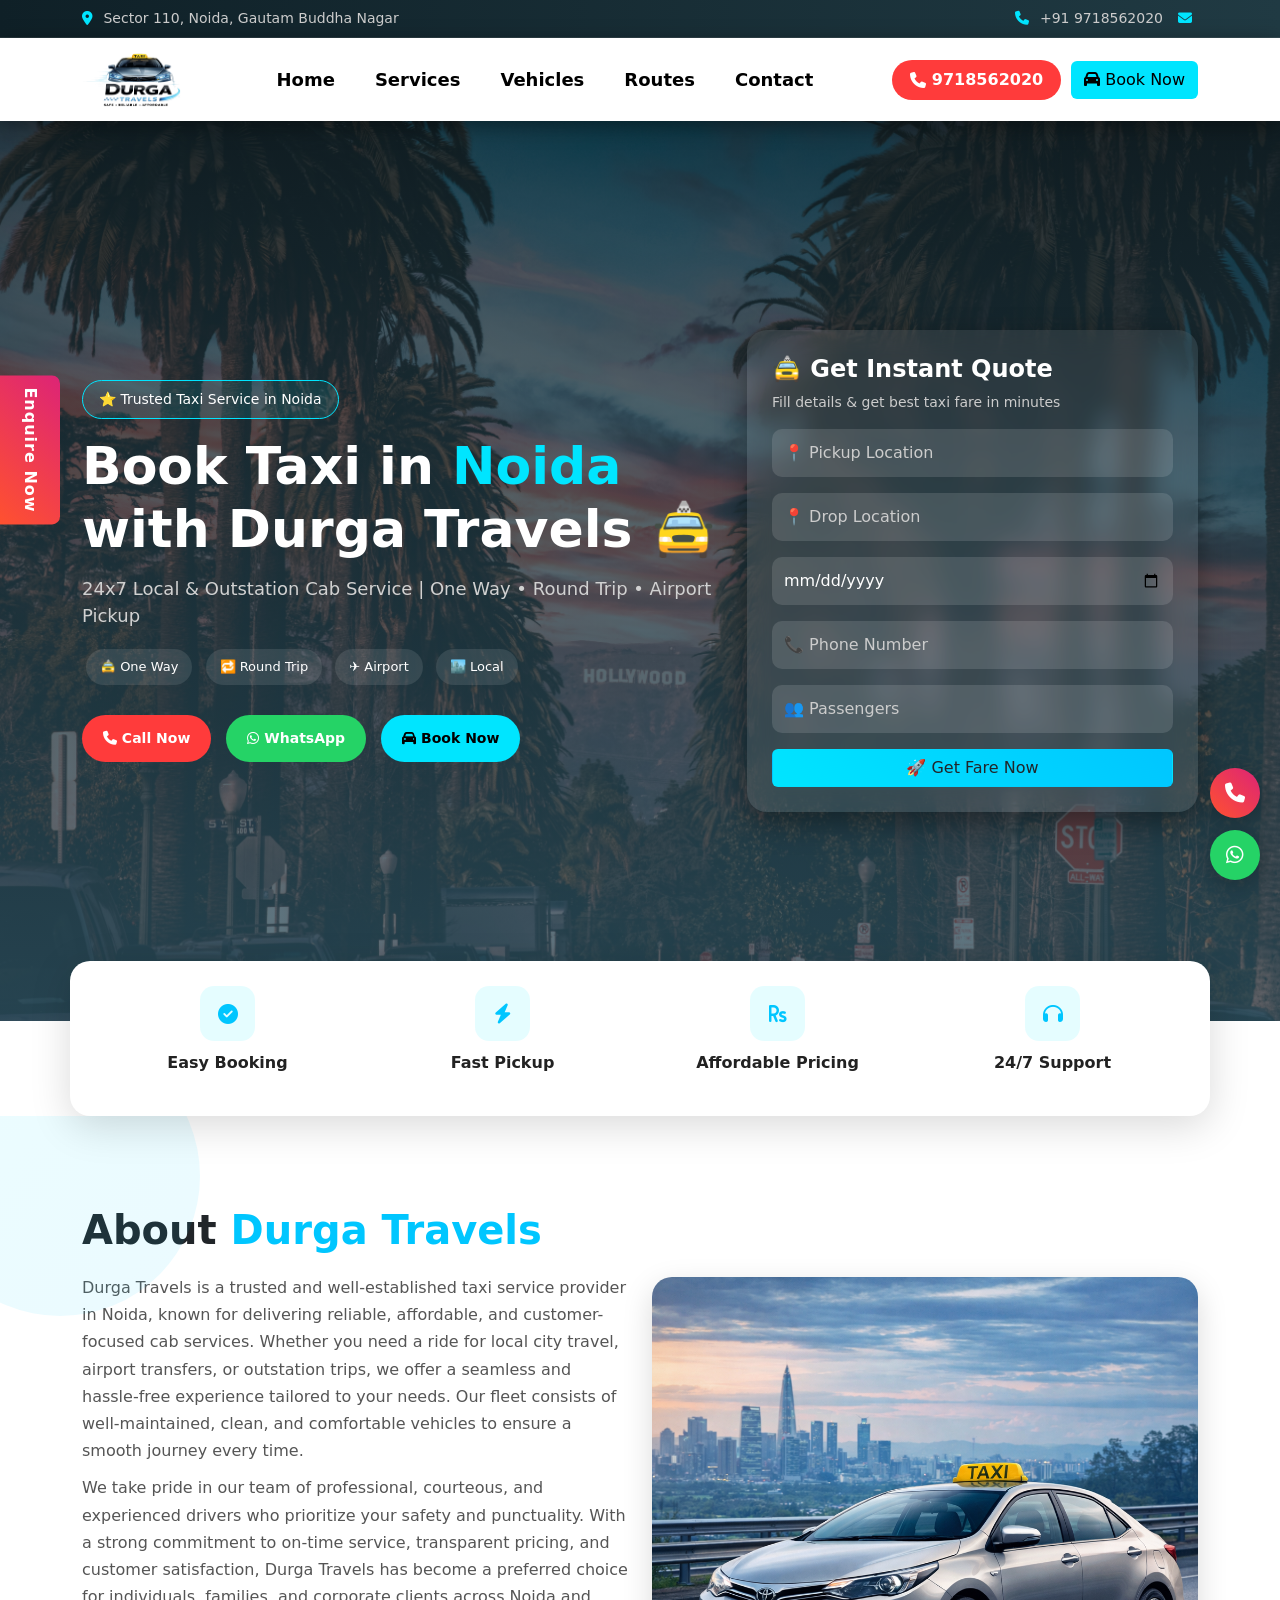
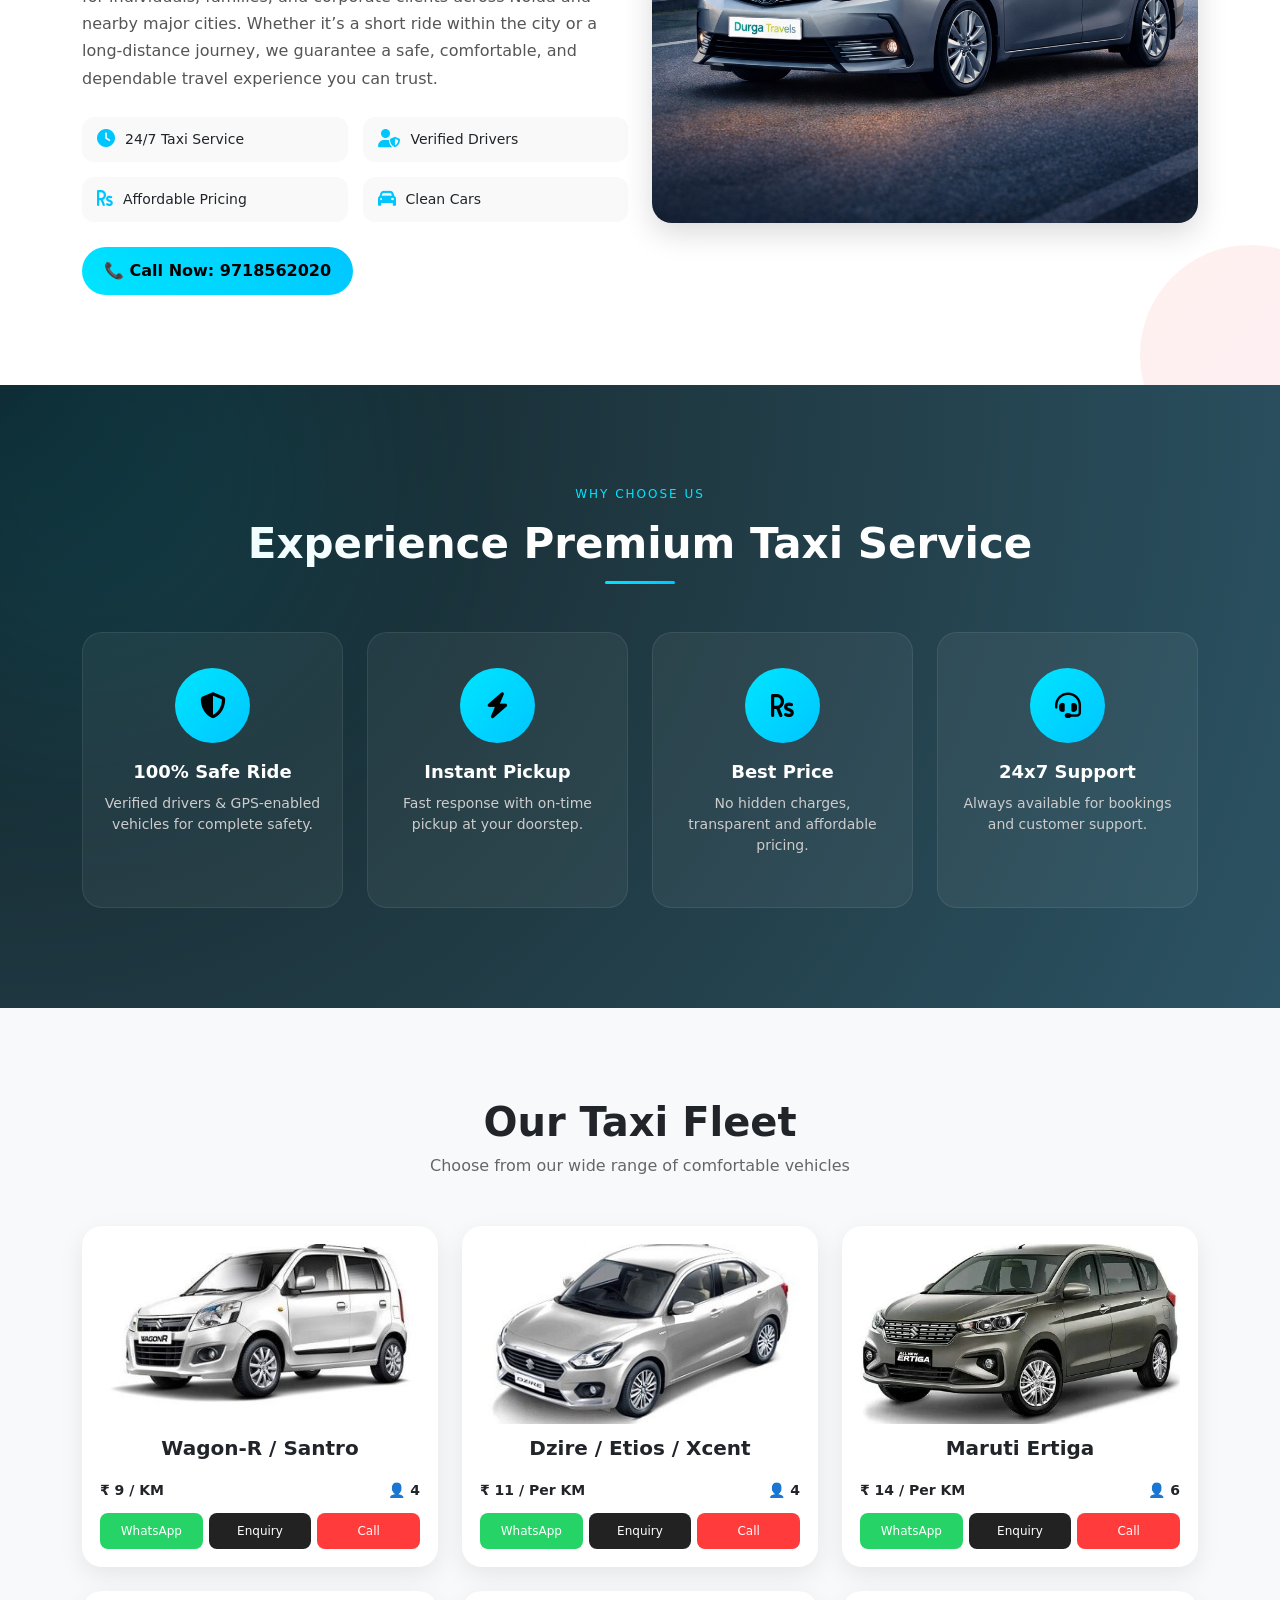
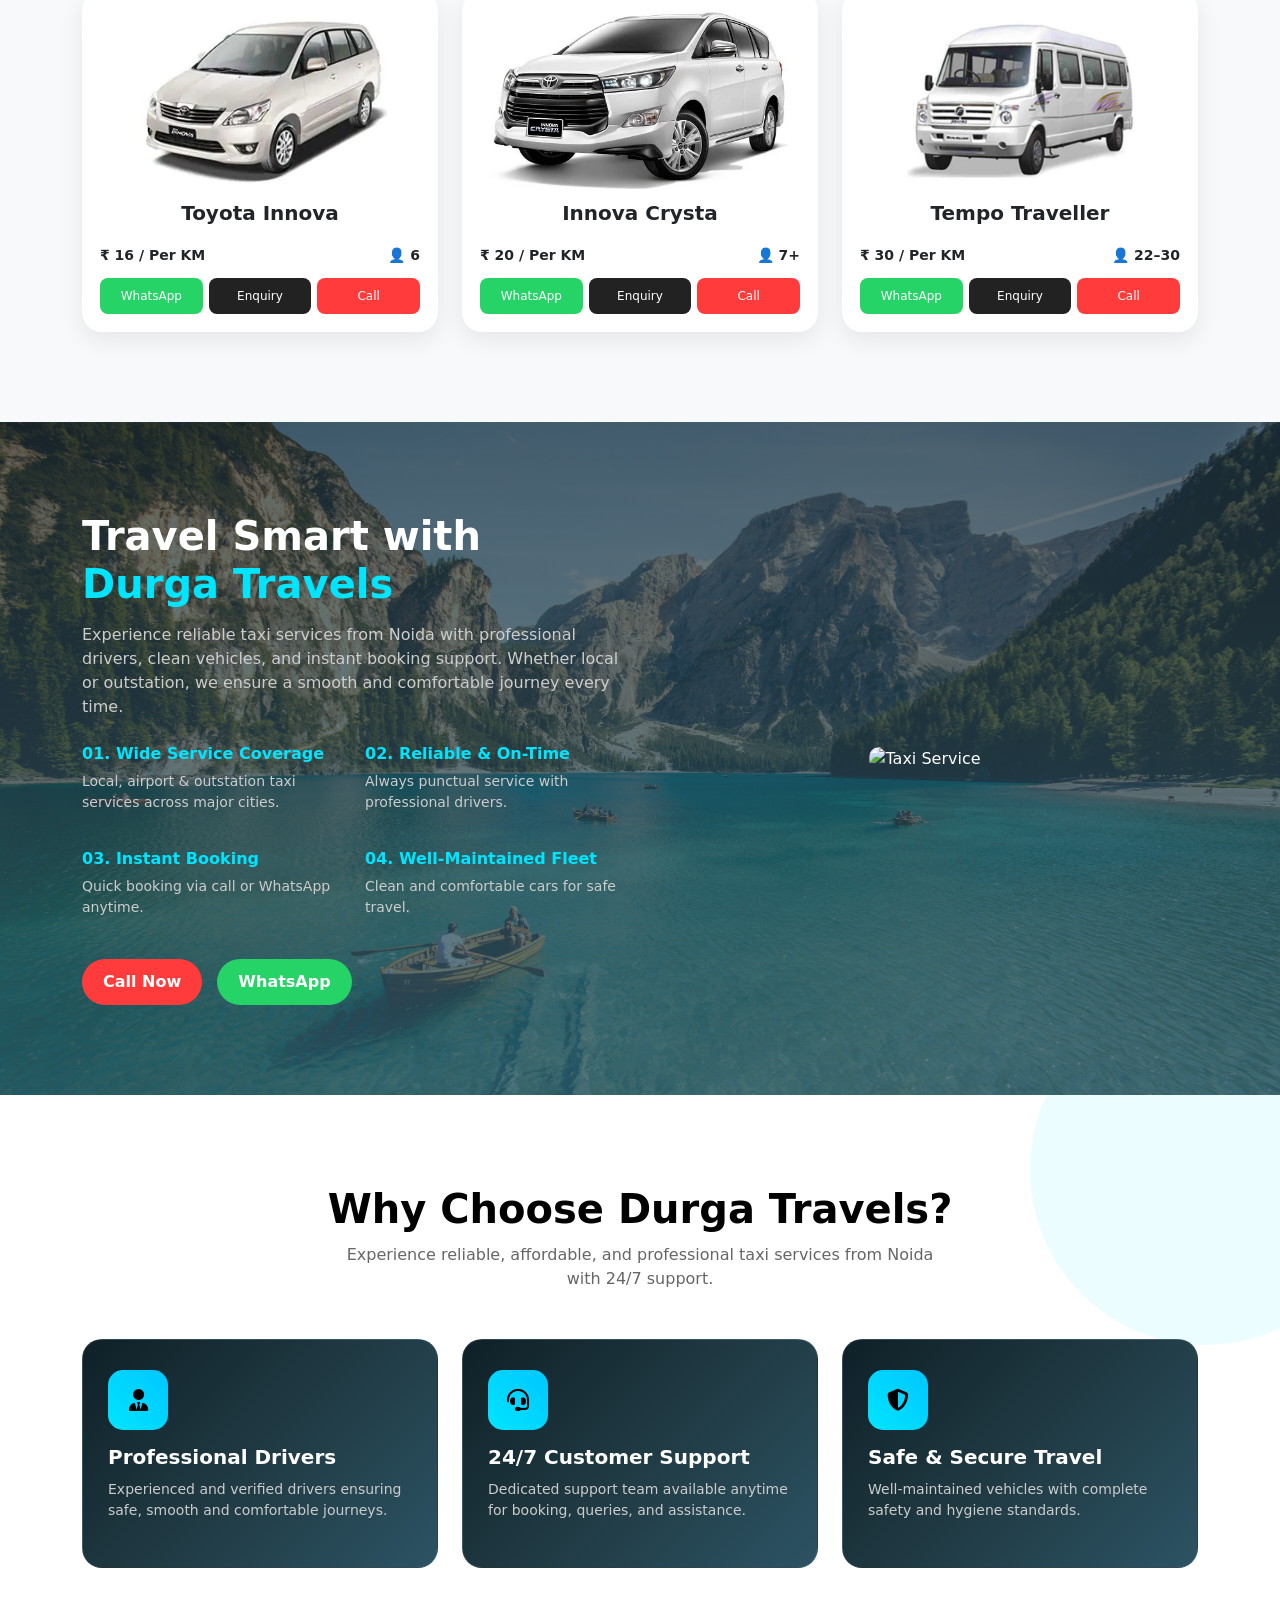
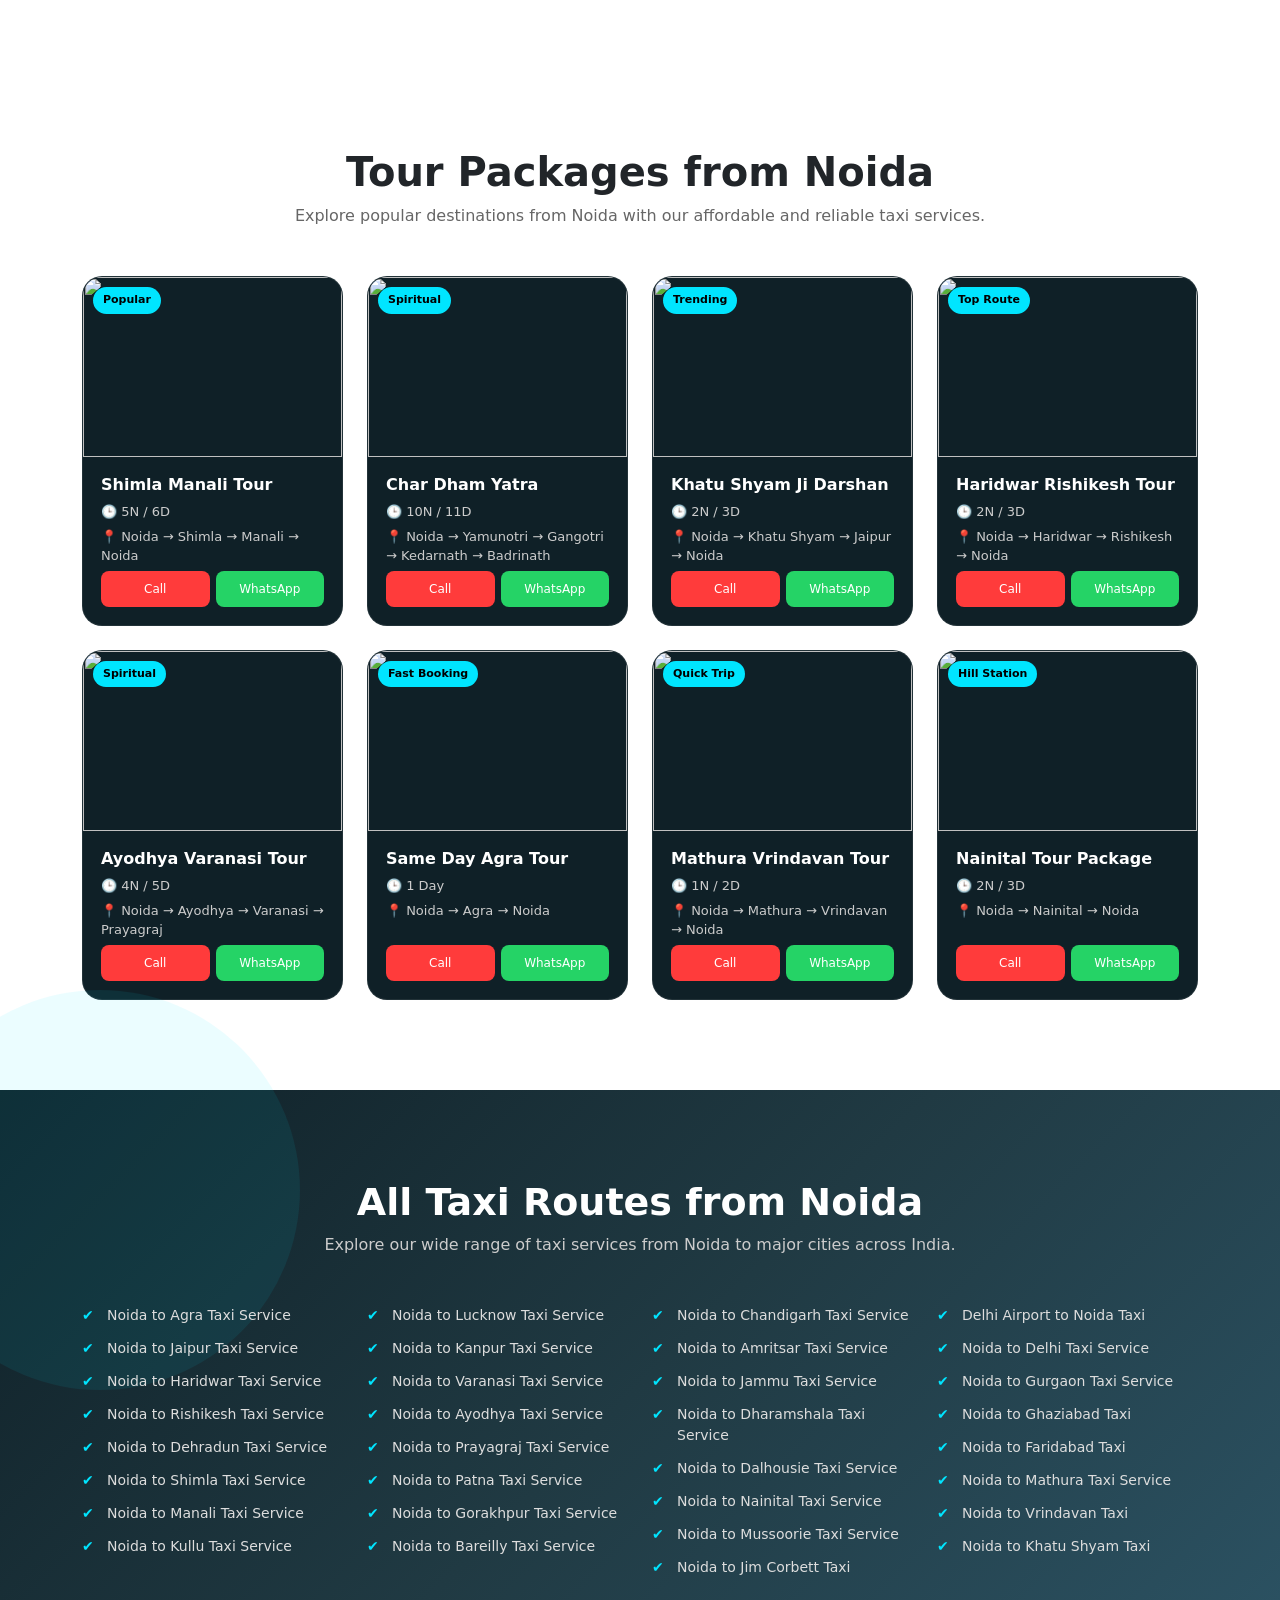
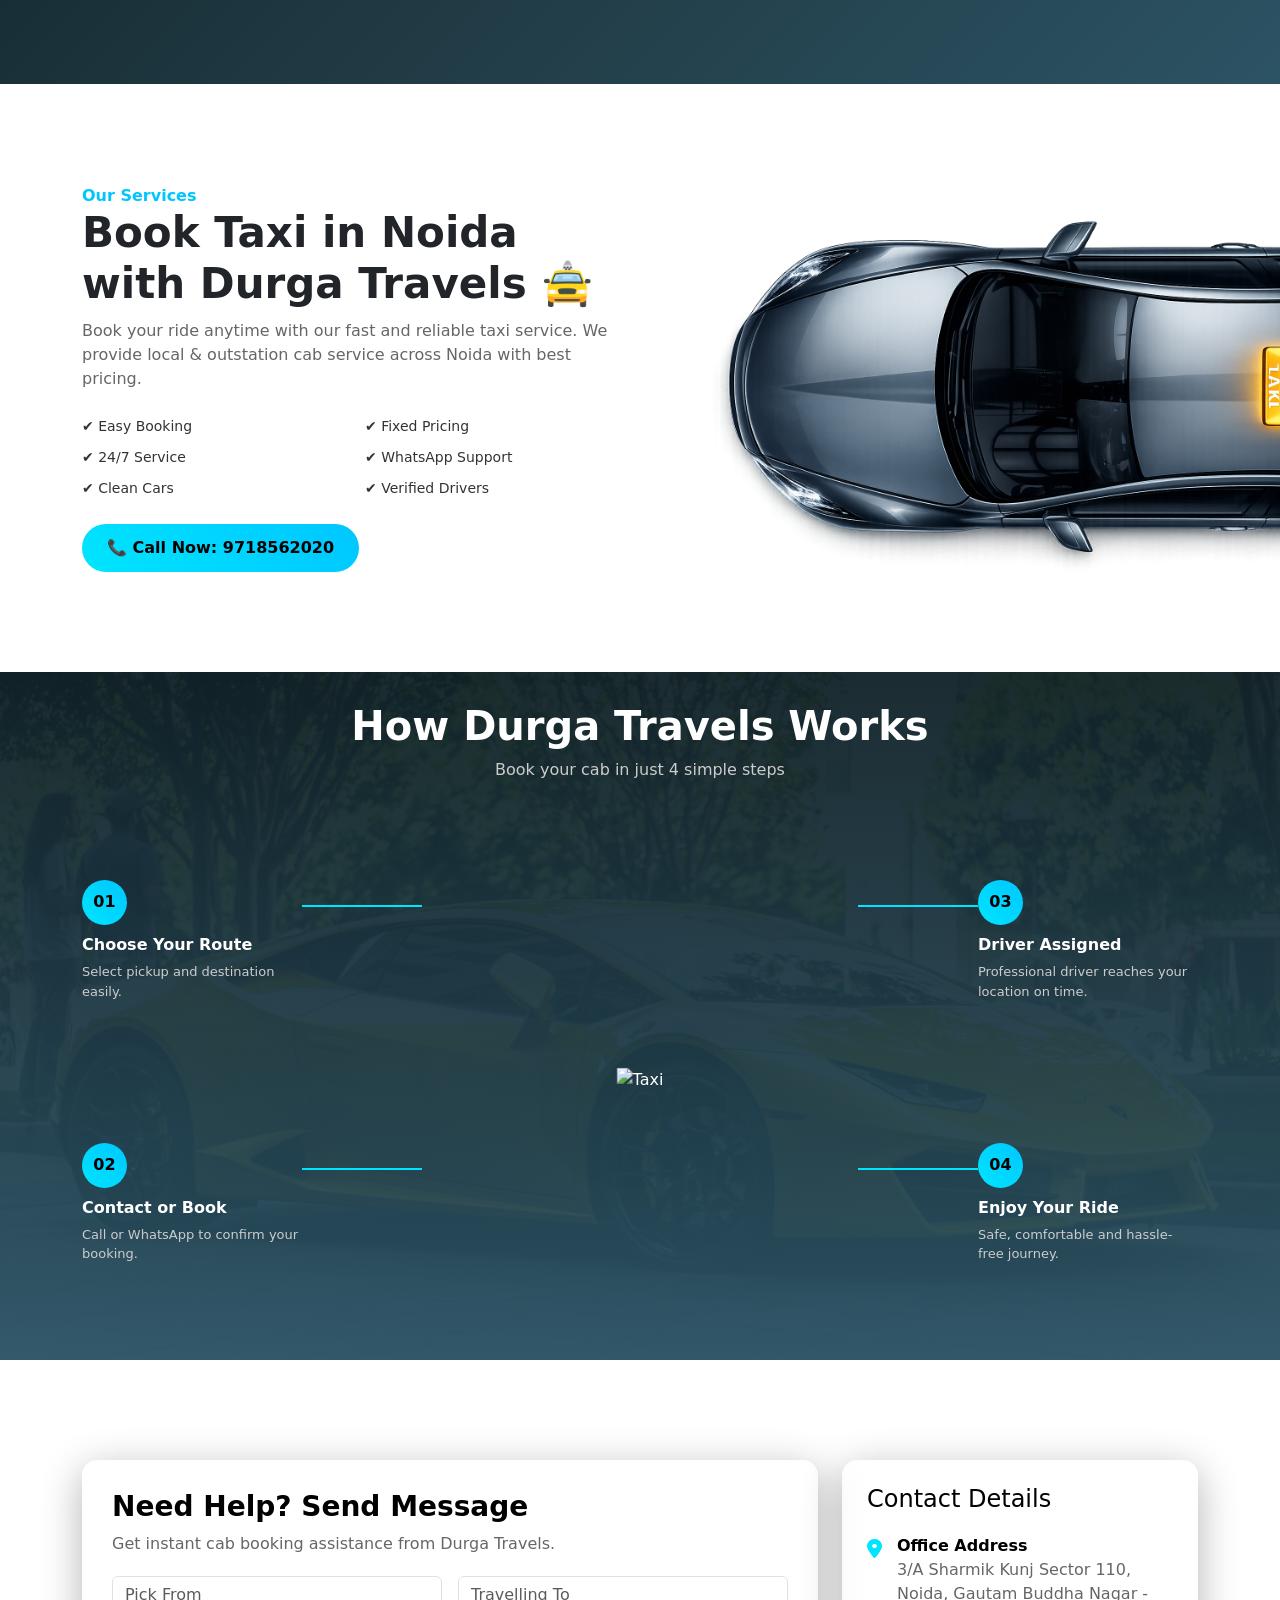
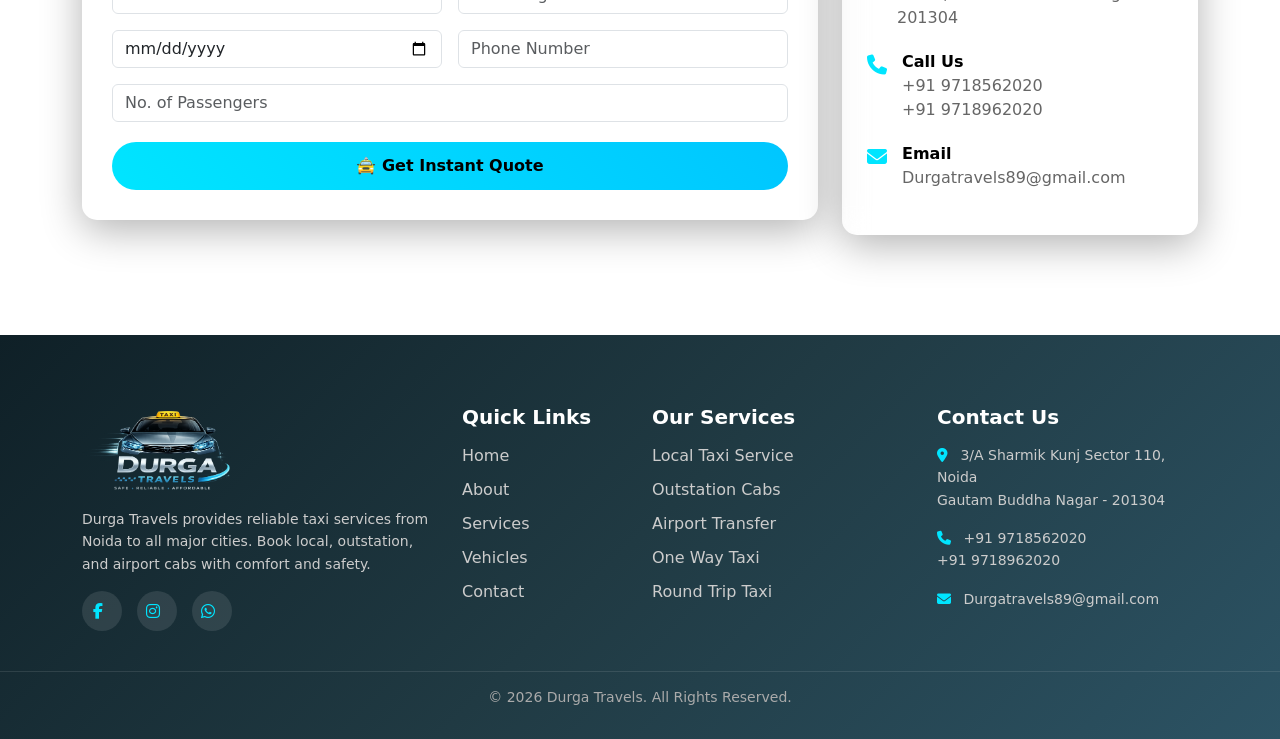
==== commit f7e29179: "Update index.html" ====
--- a/index.html
+++ b/index.html
@@ -8,6 +8,15 @@
     <title>Durga Travels</title>
 
     <link rel="stylesheet" href="./css/style.css">
+    <!-- Favicon -->
+    <link rel="icon" type="image/png" sizes="32x32" href="./image/logo.png">
+    <link rel="icon" type="image/png" sizes="16x16" href="./image/logo.png">
+
+    <!-- Apple Touch Icon -->
+    <link rel="apple-touch-icon" sizes="180x180" href="./image/logo.png">
+
+    <!-- Android / Chrome -->
+    <link rel="icon" type="image/png" sizes="192x192" href="./image/logo.png">
 
     <!-- Bootstrap -->
     <link href="https://cdn.jsdelivr.net/npm/bootstrap@5.3.8/dist/css/bootstrap.min.css" rel="stylesheet"
@@ -590,7 +599,7 @@
                 <div class="col-lg-6 text-center">
 
                     <div class="promo-img">
-                        <img src="./image/proof.png" alt="Taxi Service" class="img-fluid">
+                        <img src="./image/promo.png" alt="Taxi Service" class="img-fluid">
                     </div>
 
                 </div>
@@ -671,19 +680,17 @@
 
             <div class="row g-4">
 
-                <!-- 1 -->
+                <!-- 1 Shimla Manali -->
                 <div class="col-lg-3 col-md-6">
                     <div class="tour-card">
                         <div class="tour-img">
-                            <img src="./image/tours/shimla-manali.webp">
-                            <span class="tour-badge">On Request</span>
-                        </div>
-
+                            <img src="./image/tours/ShimlaManaliTour.png">
+                            <span class="tour-badge">Popular</span>
+                        </div>
                         <div class="tour-content">
-                            <h5>2 Days Mathura Vrindavan</h5>
-
-                            <p>🕒 1N / 2D</p>
-                            <p>📍 Noida → Mathura → Vrindavan → Noida</p>
+                            <h5>Shimla Manali Tour</h5>
+                            <p>🕒 5N / 6D</p>
+                            <p>📍 Noida → Shimla → Manali → Noida</p>
 
                             <div class="tour-btns mt-auto">
                                 <a href="tel:9718562020" class="btn call-btn">Call</a>
@@ -693,19 +700,17 @@
                     </div>
                 </div>
 
-                <!-- 2 -->
+                <!-- 2 Char Dham -->
                 <div class="col-lg-3 col-md-6">
                     <div class="tour-card">
                         <div class="tour-img">
-                            <img src="./image/tours/char-dham.webp">
-                            <span class="tour-badge">On Request</span>
-                        </div>
-
+                            <img src="./image/tours/CharDhamYatra.png">
+                            <span class="tour-badge">Spiritual</span>
+                        </div>
                         <div class="tour-content">
-                            <h5>Agra Mathura Vrindavan Tour</h5>
-
-                            <p>🕒 1N / 2D</p>
-                            <p>📍 Noida → Agra → Mathura → Vrindavan</p>
+                            <h5>Char Dham Yatra</h5>
+                            <p>🕒 10N / 11D</p>
+                            <p>📍 Noida → Yamunotri → Gangotri → Kedarnath → Badrinath</p>
 
                             <div class="tour-btns mt-auto">
                                 <a href="tel:9718562020" class="btn call-btn">Call</a>
@@ -715,19 +720,17 @@
                     </div>
                 </div>
 
-                <!-- 3 -->
+                <!-- 3 Khatu Shyam -->
                 <div class="col-lg-3 col-md-6">
                     <div class="tour-card">
                         <div class="tour-img">
-                            <img src="./image/tours/golden-triangle.webp">
-                            <span class="tour-badge">On Request</span>
-                        </div>
-
+                            <img src="./image/tours/KhatuShyamJiDarshan.png">
+                            <span class="tour-badge">Trending</span>
+                        </div>
                         <div class="tour-content">
-                            <h5>5 Days Mathura Vrindavan Package</h5>
-
-                            <p>🕒 4N / 5D</p>
-                            <p>📍 Noida → Mathura → Vrindavan → Agra</p>
+                            <h5>Khatu Shyam Ji Darshan</h5>
+                            <p>🕒 2N / 3D</p>
+                            <p>📍 Noida → Khatu Shyam → Jaipur → Noida</p>
 
                             <div class="tour-btns mt-auto">
                                 <a href="tel:9718562020" class="btn call-btn">Call</a>
@@ -737,19 +740,17 @@
                     </div>
                 </div>
 
-                <!-- 4 -->
+                <!-- 4 Haridwar Rishikesh -->
                 <div class="col-lg-3 col-md-6">
                     <div class="tour-card">
                         <div class="tour-img">
-                            <img src="./image/tours/nainital.jpg">
-                            <span class="tour-badge">Popular</span>
-                        </div>
-
+                            <img src="./image/tours/HaridwarRishikeshTour.png">
+                            <span class="tour-badge">Top Route</span>
+                        </div>
                         <div class="tour-content">
-                            <h5>Mathura Vrindavan Ayodhya</h5>
-
-                            <p>🕒 5N / 6D</p>
-                            <p>📍 Noida → Mathura → Lucknow → Ayodhya</p>
+                            <h5>Haridwar Rishikesh Tour</h5>
+                            <p>🕒 2N / 3D</p>
+                            <p>📍 Noida → Haridwar → Rishikesh → Noida</p>
 
                             <div class="tour-btns mt-auto">
                                 <a href="tel:9718562020" class="btn call-btn">Call</a>
@@ -759,19 +760,17 @@
                     </div>
                 </div>
 
-                <!-- 5 -->
+                <!-- 5 Ayodhya Varanasi -->
                 <div class="col-lg-3 col-md-6">
                     <div class="tour-card">
                         <div class="tour-img">
-                            <img src="./image/tours/nainital.jpg">
-                            <span class="tour-badge">Trending</span>
-                        </div>
-
+                            <img src="./image/tours/AyodhyaVaranasiTour.png">
+                            <span class="tour-badge">Spiritual</span>
+                        </div>
                         <div class="tour-content">
-                            <h5>Mathura Ayodhya Prayagraj Varanasi</h5>
-
-                            <p>🕒 8N / 9D</p>
-                            <p>📍 Noida → Ayodhya → Prayagraj → Varanasi</p>
+                            <h5>Ayodhya Varanasi Tour</h5>
+                            <p>🕒 4N / 5D</p>
+                            <p>📍 Noida → Ayodhya → Varanasi → Prayagraj</p>
 
                             <div class="tour-btns mt-auto">
                                 <a href="tel:9718562020" class="btn call-btn">Call</a>
@@ -781,17 +780,15 @@
                     </div>
                 </div>
 
-                <!-- 6 -->
+                <!-- 6 Agra -->
                 <div class="col-lg-3 col-md-6">
                     <div class="tour-card">
                         <div class="tour-img">
-                            <img src="./image/tours/same-day-aagra.webp">
+                            <img src="./image/tours/SameDayAgraTour.png">
                             <span class="tour-badge">Fast Booking</span>
                         </div>
-
                         <div class="tour-content">
                             <h5>Same Day Agra Tour</h5>
-
                             <p>🕒 1 Day</p>
                             <p>📍 Noida → Agra → Noida</p>
 
@@ -803,19 +800,17 @@
                     </div>
                 </div>
 
-                <!-- 7 -->
+                <!-- 7 Mathura Vrindavan -->
                 <div class="col-lg-3 col-md-6">
                     <div class="tour-card">
                         <div class="tour-img">
-                            <img src="./image/tours/same-day-aagra.webp">
-                            <span class="tour-badge">Top Route</span>
-                        </div>
-
+                            <img src="./image/tours/MathuraVrindavanTour.png">
+                            <span class="tour-badge">Quick Trip</span>
+                        </div>
                         <div class="tour-content">
-                            <h5>Haridwar Rishikesh Agra Mathura</h5>
-
-                            <p>🕒 6N / 7D</p>
-                            <p>📍 Noida → Haridwar → Rishikesh → Agra</p>
+                            <h5>Mathura Vrindavan Tour</h5>
+                            <p>🕒 1N / 2D</p>
+                            <p>📍 Noida → Mathura → Vrindavan → Noida</p>
 
                             <div class="tour-btns mt-auto">
                                 <a href="tel:9718562020" class="btn call-btn">Call</a>
@@ -825,19 +820,17 @@
                     </div>
                 </div>
 
-                <!-- 8 -->
+                <!-- 8 Nainital -->
                 <div class="col-lg-3 col-md-6">
                     <div class="tour-card">
                         <div class="tour-img">
-                            <img src="./image/tours/nainital.jpg">
-                            <span class="tour-badge">Quick Trip</span>
-                        </div>
-
+                            <img src="./image/tours/NainitalTourPackage.png">
+                            <span class="tour-badge">Hill Station</span>
+                        </div>
                         <div class="tour-content">
-                            <h5>2 Days Vrindavan Tour</h5>
-
-                            <p>🕒 1N / 2D</p>
-                            <p>📍 Noida → Mathura → Vrindavan</p>
+                            <h5>Nainital Tour Package</h5>
+                            <p>🕒 2N / 3D</p>
+                            <p>📍 Noida → Nainital → Noida</p>
 
                             <div class="tour-btns mt-auto">
                                 <a href="tel:9718562020" class="btn call-btn">Call</a>
@@ -983,7 +976,7 @@
 
                 <!-- CENTER IMAGE -->
                 <div class="works-center">
-                    <img src="./image/how.png" alt="Taxi">
+                    <img src="./image/promo.png" alt="Taxi">
                 </div>
 
                 <!-- STEP 1 -->
@@ -1037,23 +1030,27 @@
                             <div class="row g-3">
 
                                 <div class="col-md-6">
-                                   <input type="text" name="pickup" placeholder="Pick From" class="form-control" required>
+                                    <input type="text" name="pickup" placeholder="Pick From" class="form-control"
+                                        required>
                                 </div>
 
                                 <div class="col-md-6">
-                                    <input type="text" name="drop" placeholder="Travelling To" class="form-control" required>
+                                    <input type="text" name="drop" placeholder="Travelling To" class="form-control"
+                                        required>
                                 </div>
 
                                 <div class="col-md-6">
-                                   <input type="date" name="date" class="form-control">
+                                    <input type="date" name="date" class="form-control">
                                 </div>
 
                                 <div class="col-md-6">
-                                    <input type="tel" name="phone" placeholder="Phone Number" class="form-control" required>
+                                    <input type="tel" name="phone" placeholder="Phone Number" class="form-control"
+                                        required>
                                 </div>
 
                                 <div class="col-12">
-                                   <input type="number" name="passengers" placeholder="No. of Passengers" class="form-control">
+                                    <input type="number" name="passengers" placeholder="No. of Passengers"
+                                        class="form-control">
                                 </div>
 
                             </div>
@@ -1105,91 +1102,91 @@
     </section>
 
     <!-- ===== FOOTER ===== -->
-<footer class="footer-section">
-
-    <div class="container">
-        <div class="row gy-5">
-
-            <!-- ABOUT -->
-            <div class="col-lg-4 col-md-6">
-                <div class="footer-box">
-                    <img class="footer-logo mb-3" src="./image/footer-logo.png" alt="Durga Travels">
-
-                    <p>
-                        Durga Travels provides reliable taxi services from Noida to all major cities.
-                        Book local, outstation, and airport cabs with comfort and safety.
-                    </p>
-
-                    <!-- SOCIAL -->
-                    <div class="footer-social mt-3">
-                        <a href="#"><i class="fab fa-facebook-f"></i></a>
-                        <a href="#"><i class="fab fa-instagram"></i></a>
-                        <a href="https://wa.me/919718962020"><i class="fab fa-whatsapp"></i></a>
-                    </div>
-                </div>
-            </div>
-
-            <!-- QUICK LINKS -->
-            <div class="col-lg-2 col-md-6 col-6">
-                <div class="footer-box">
-                    <h5>Quick Links</h5>
-                    <ul>
-                        <li><a href="#home">Home</a></li>
-                        <li><a href="#services">About</a></li>
-                        <li><a href="#services">Services</a></li>
-                        <li><a href="#vehicles">Vehicles</a></li>
-                        <li><a href="#contact">Contact</a></li>
-                    </ul>
-                </div>
-            </div>
-
-            <!-- SERVICES -->
-            <div class="col-lg-3 col-md-6 col-6">
-                <div class="footer-box">
-                    <h5>Our Services</h5>
-                    <ul>
-                        <li><a href="#">Local Taxi Service</a></li>
-                        <li><a href="#">Outstation Cabs</a></li>
-                        <li><a href="#">Airport Transfer</a></li>
-                        <li><a href="#">One Way Taxi</a></li>
-                        <li><a href="#">Round Trip Taxi</a></li>
-                    </ul>
-                </div>
-            </div>
-
-            <!-- CONTACT -->
-            <div class="col-lg-3 col-md-6">
-                <div class="footer-box">
-                    <h5>Contact Us</h5>
-
-                    <p>
-                        <i class="fa fa-map-marker-alt"></i>
-                        3/A Sharmik Kunj Sector 110, Noida<br>
-                        Gautam Buddha Nagar - 201304
-                    </p>
-
-                    <p>
-                        <i class="fa fa-phone"></i>
-                        <a href="tel:9718562020">+91 9718562020</a><br>
-                        <a href="tel:9718962020">+91 9718962020</a>
-                    </p>
-
-                    <p>
-                        <i class="fa fa-envelope"></i>
-                        <a href="mailto:Durgatravels89@gmail.com">Durgatravels89@gmail.com</a>
-                    </p>
-                </div>
-            </div>
-
-        </div>
-    </div>
-
-    <!-- BOTTOM BAR -->
-    <div class="footer-bottom text-center">
-        <p>© 2026 Durga Travels. All Rights Reserved.</p>
-    </div>
-
-</footer>
+    <footer class="footer-section">
+
+        <div class="container">
+            <div class="row gy-5">
+
+                <!-- ABOUT -->
+                <div class="col-lg-4 col-md-6">
+                    <div class="footer-box">
+                        <img class="footer-logo mb-3" src="./image/footer-logo.png" alt="Durga Travels">
+
+                        <p>
+                            Durga Travels provides reliable taxi services from Noida to all major cities.
+                            Book local, outstation, and airport cabs with comfort and safety.
+                        </p>
+
+                        <!-- SOCIAL -->
+                        <div class="footer-social mt-3">
+                            <a href="#"><i class="fab fa-facebook-f"></i></a>
+                            <a href="#"><i class="fab fa-instagram"></i></a>
+                            <a href="https://wa.me/919718962020"><i class="fab fa-whatsapp"></i></a>
+                        </div>
+                    </div>
+                </div>
+
+                <!-- QUICK LINKS -->
+                <div class="col-lg-2 col-md-6 col-6">
+                    <div class="footer-box">
+                        <h5>Quick Links</h5>
+                        <ul>
+                            <li><a href="#home">Home</a></li>
+                            <li><a href="#services">About</a></li>
+                            <li><a href="#services">Services</a></li>
+                            <li><a href="#vehicles">Vehicles</a></li>
+                            <li><a href="#contact">Contact</a></li>
+                        </ul>
+                    </div>
+                </div>
+
+                <!-- SERVICES -->
+                <div class="col-lg-3 col-md-6 col-6">
+                    <div class="footer-box">
+                        <h5>Our Services</h5>
+                        <ul>
+                            <li><a href="#">Local Taxi Service</a></li>
+                            <li><a href="#">Outstation Cabs</a></li>
+                            <li><a href="#">Airport Transfer</a></li>
+                            <li><a href="#">One Way Taxi</a></li>
+                            <li><a href="#">Round Trip Taxi</a></li>
+                        </ul>
+                    </div>
+                </div>
+
+                <!-- CONTACT -->
+                <div class="col-lg-3 col-md-6">
+                    <div class="footer-box">
+                        <h5>Contact Us</h5>
+
+                        <p>
+                            <i class="fa fa-map-marker-alt"></i>
+                            3/A Sharmik Kunj Sector 110, Noida<br>
+                            Gautam Buddha Nagar - 201304
+                        </p>
+
+                        <p>
+                            <i class="fa fa-phone"></i>
+                            <a href="tel:9718562020">+91 9718562020</a><br>
+                            <a href="tel:9718962020">+91 9718962020</a>
+                        </p>
+
+                        <p>
+                            <i class="fa fa-envelope"></i>
+                            <a href="mailto:Durgatravels89@gmail.com">Durgatravels89@gmail.com</a>
+                        </p>
+                    </div>
+                </div>
+
+            </div>
+        </div>
+
+        <!-- BOTTOM BAR -->
+        <div class="footer-bottom text-center">
+            <p>© 2026 Durga Travels. All Rights Reserved.</p>
+        </div>
+
+    </footer>
 
     <!-- ===== BOOKING MODAL ===== -->
     <div class="modal fade" id="bookingModal" tabindex="-1">
@@ -1207,11 +1204,13 @@
 
                     <form action="./send-inquiry.php" method="POST">
 
-                        <input type="text" name="pickup" placeholder="📍 Pickup Location" class="form-control mb-3" required>
-<input type="text" name="drop" placeholder="📍 Drop Location" class="form-control mb-3" required>
-<input type="date" name="date" class="form-control mb-3">
-<input type="tel" name="phone" placeholder="📞 Phone Number" class="form-control mb-3" required>
-<input type="text" name="passengers" placeholder="👥 Passengers" class="form-control mb-3">
+                        <input type="text" name="pickup" placeholder="📍 Pickup Location" class="form-control mb-3"
+                            required>
+                        <input type="text" name="drop" placeholder="📍 Drop Location" class="form-control mb-3"
+                            required>
+                        <input type="date" name="date" class="form-control mb-3">
+                        <input type="tel" name="phone" placeholder="📞 Phone Number" class="form-control mb-3" required>
+                        <input type="text" name="passengers" placeholder="👥 Passengers" class="form-control mb-3">
 
                         <button class="btn enquire-btn w-100">
                             🚀 Get Fare Now
@@ -1264,4 +1263,4 @@
 
 </body>
 
-</html>+</html>
